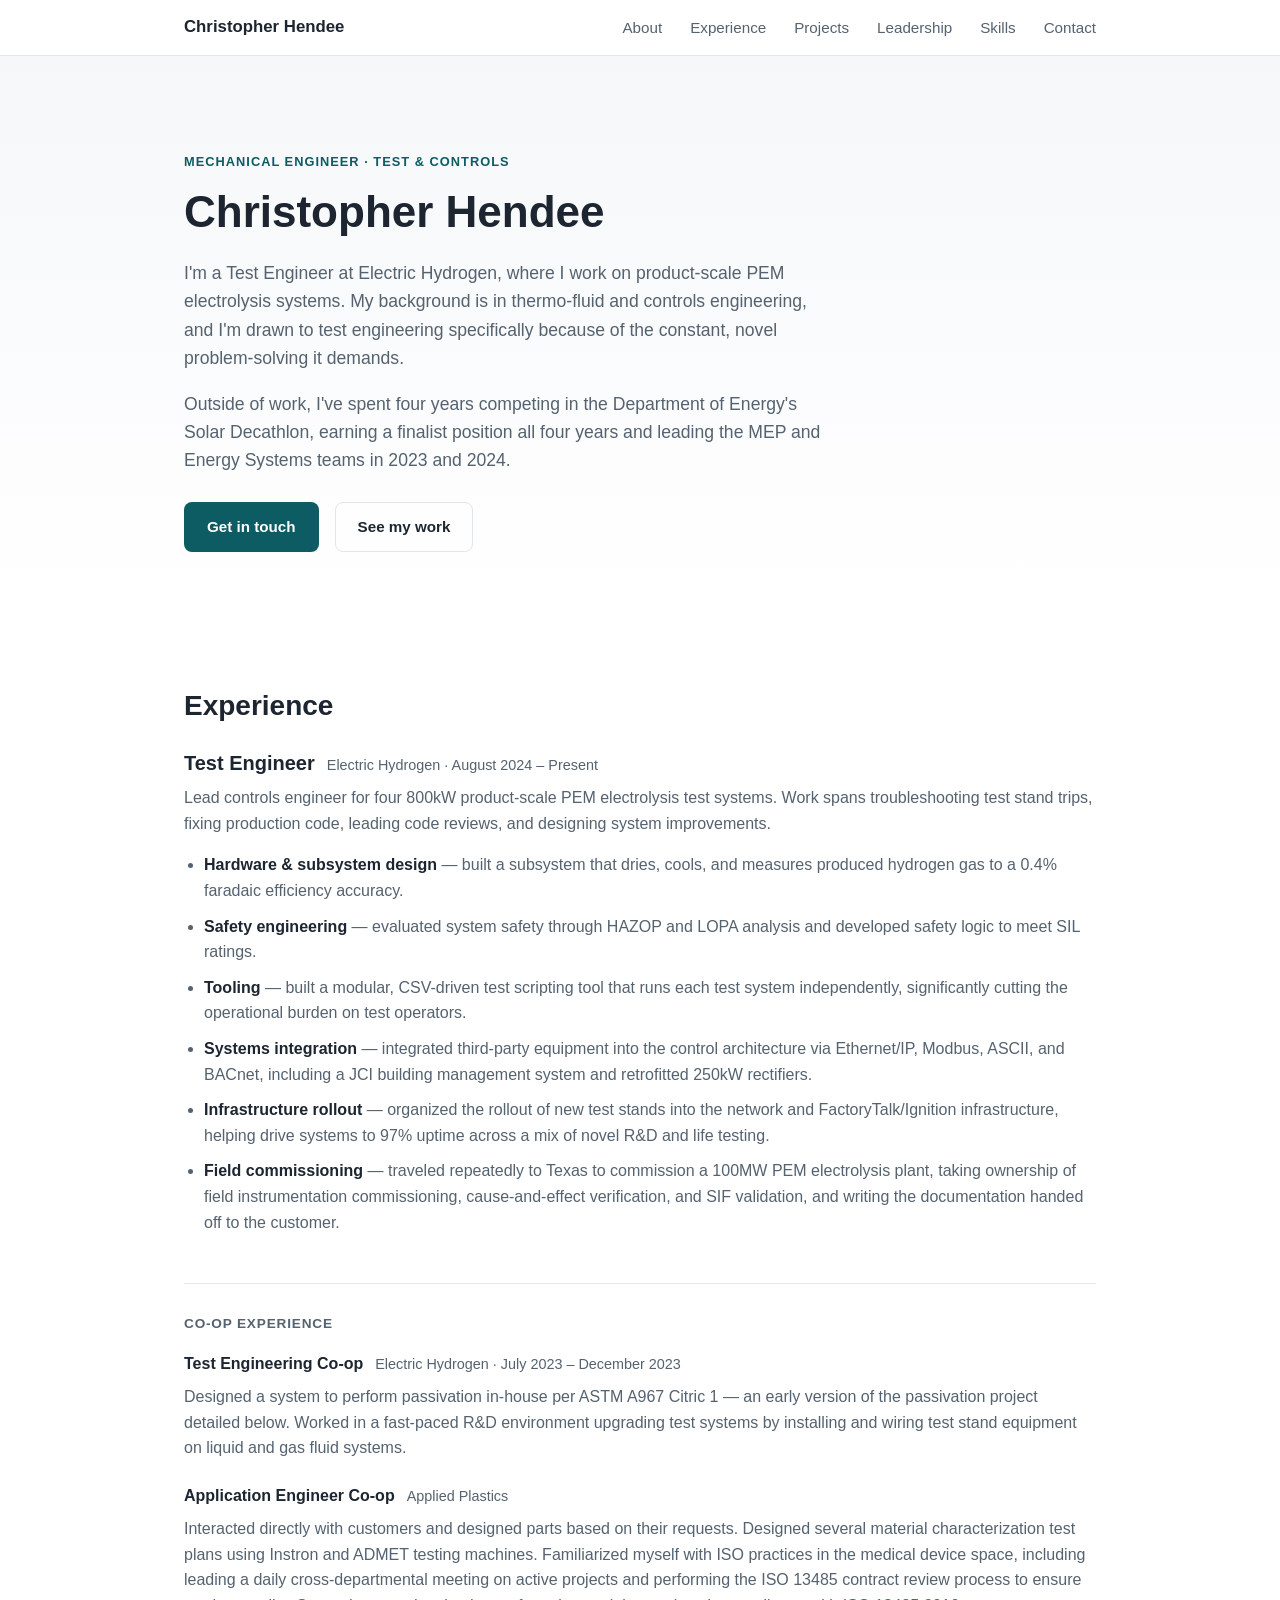
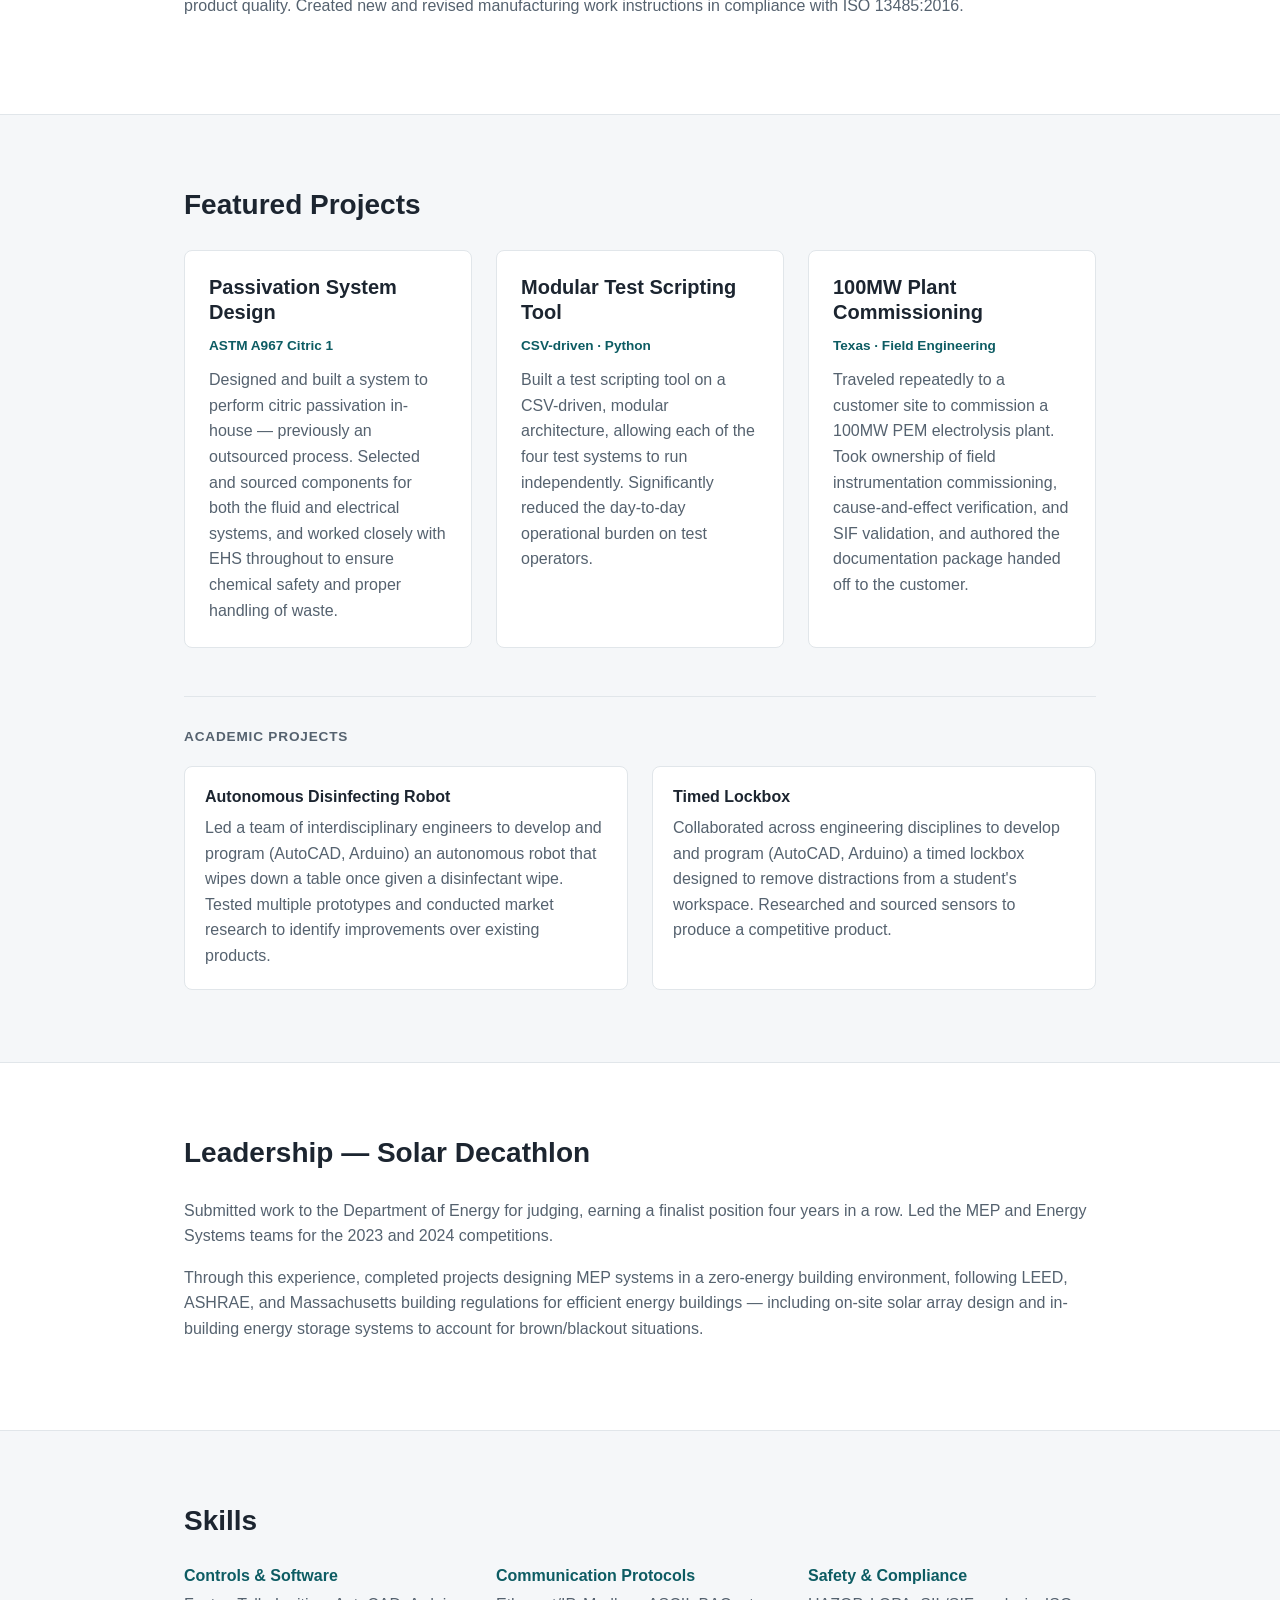
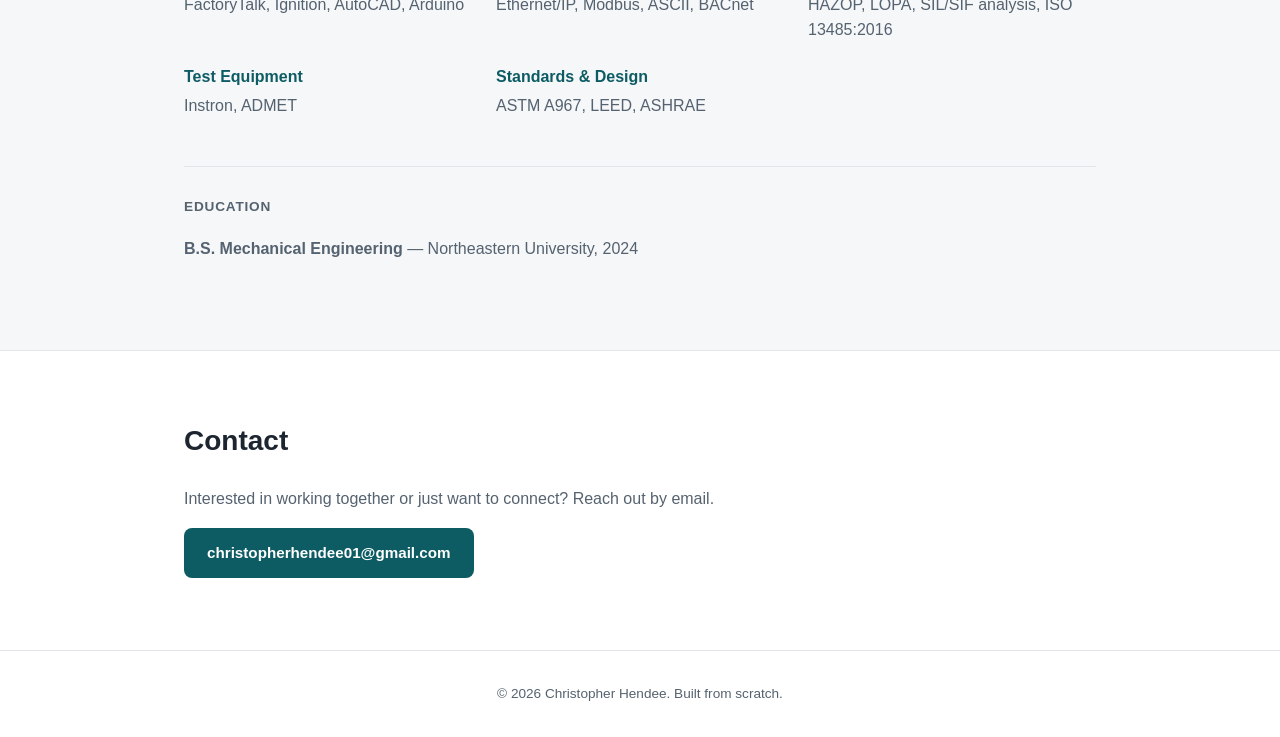
==== index.html @ 770d028c "Initial commit: portfolio" ====
<!DOCTYPE html>
<html lang="en">
<head>
  <meta charset="UTF-8" />
  <meta name="viewport" content="width=device-width, initial-scale=1.0" />
  <title>Christopher Hendee — Mechanical &amp; Test Engineer</title>
  <meta name="description" content="Portfolio of Christopher Hendee, Test Engineer at Electric Hydrogen, focused on energy systems, controls, and thermo-fluid engineering." />
  <link rel="stylesheet" href="css/style.css" />
</head>
<body>

  <header class="site-header">
    <div class="container header-inner">
      <a href="#about" class="logo">Christopher Hendee</a>
      <nav class="site-nav">
        <button class="nav-toggle" id="navToggle" aria-label="Toggle navigation" aria-expanded="false">
          <span></span><span></span><span></span>
        </button>
        <ul id="navList">
          <li><a href="#about">About</a></li>
          <li><a href="#experience">Experience</a></li>
          <li><a href="#projects">Projects</a></li>
          <li><a href="#leadership">Leadership</a></li>
          <li><a href="#skills">Skills</a></li>
          <li><a href="#contact">Contact</a></li>
        </ul>
      </nav>
    </div>
  </header>

  <main>

    <!-- ABOUT -->
    <section id="about" class="hero">
      <div class="container">
        <p class="eyebrow">Mechanical Engineer &middot; Test &amp; Controls</p>
        <h1>Christopher Hendee</h1>
        <p class="lead">
          I'm a Test Engineer at Electric Hydrogen, where I work on product-scale PEM electrolysis
          systems. My background is in thermo-fluid and controls engineering, and I'm drawn to test
          engineering specifically because of the constant, novel problem-solving it demands.
        </p>
        <p class="lead">
          Outside of work, I've spent four years competing in the Department of Energy's Solar
          Decathlon, earning a finalist position all four years and leading the MEP and Energy
          Systems teams in 2023 and 2024.
        </p>
        <div class="hero-actions">
          <a href="#contact" class="btn btn-primary">Get in touch</a>
          <a href="#experience" class="btn btn-secondary">See my work</a>
        </div>
      </div>
    </section>

    <!-- EXPERIENCE -->
    <section id="experience" class="section">
      <div class="container">
        <h2>Experience</h2>

        <article class="role">
          <div class="role-heading">
            <h3>Test Engineer</h3>
            <span class="role-meta">Electric Hydrogen &middot; August 2024 – Present</span>
          </div>
          <p>
            Lead controls engineer for four 800kW product-scale PEM electrolysis test systems.
            Work spans troubleshooting test stand trips, fixing production code, leading code
            reviews, and designing system improvements.
          </p>
          <ul class="role-highlights">
            <li><strong>Hardware &amp; subsystem design</strong> — built a subsystem that dries, cools, and measures produced hydrogen gas to a 0.4% faradaic efficiency accuracy.</li>
            <li><strong>Safety engineering</strong> — evaluated system safety through HAZOP and LOPA analysis and developed safety logic to meet SIL ratings.</li>
            <li><strong>Tooling</strong> — built a modular, CSV-driven test scripting tool that runs each test system independently, significantly cutting the operational burden on test operators.</li>
            <li><strong>Systems integration</strong> — integrated third-party equipment into the control architecture via Ethernet/IP, Modbus, ASCII, and BACnet, including a JCI building management system and retrofitted 250kW rectifiers.</li>
            <li><strong>Infrastructure rollout</strong> — organized the rollout of new test stands into the network and FactoryTalk/Ignition infrastructure, helping drive systems to 97% uptime across a mix of novel R&amp;D and life testing.</li>
            <li><strong>Field commissioning</strong> — traveled repeatedly to Texas to commission a 100MW PEM electrolysis plant, taking ownership of field instrumentation commissioning, cause-and-effect verification, and SIF validation, and writing the documentation handed off to the customer.</li>
          </ul>
        </article>

        <div class="subsection">
          <h3 class="subsection-title">Co-op Experience</h3>

          <article class="role role-compact">
            <div class="role-heading">
              <h4>Test Engineering Co-op</h4>
              <span class="role-meta">Electric Hydrogen &middot; July 2023 – December 2023</span>
            </div>
            <p>
              Designed a system to perform passivation in-house per ASTM A967 Citric 1 — an early
              version of the passivation project detailed below. Worked in a fast-paced R&amp;D
              environment upgrading test systems by installing and wiring test stand equipment on
              liquid and gas fluid systems.
            </p>
          </article>

          <article class="role role-compact">
            <div class="role-heading">
              <h4>Application Engineer Co-op</h4>
              <span class="role-meta">Applied Plastics</span>
            </div>
            <p>
              Interacted directly with customers and designed parts based on their requests.
              Designed several material characterization test plans using Instron and ADMET
              testing machines. Familiarized myself with ISO practices in the medical device space,
              including leading a daily cross-departmental meeting on active projects and
              performing the ISO 13485 contract review process to ensure product quality. Created
              new and revised manufacturing work instructions in compliance with ISO 13485:2016.
            </p>
          </article>
        </div>
      </div>
    </section>

    <!-- PROJECTS -->
    <section id="projects" class="section section-alt">
      <div class="container">
        <h2>Featured Projects</h2>
        <div class="card-grid">
          <article class="card">
            <h3>Passivation System Design</h3>
            <p class="card-tag">ASTM A967 Citric 1</p>
            <p>
              Designed and built a system to perform citric passivation in-house — previously an
              outsourced process. Selected and sourced components for both the fluid and
              electrical systems, and worked closely with EHS throughout to ensure chemical safety
              and proper handling of waste.
            </p>
          </article>
          <article class="card">
            <h3>Modular Test Scripting Tool</h3>
            <p class="card-tag">CSV-driven &middot; Python</p>
            <p>
              Built a test scripting tool on a CSV-driven, modular architecture, allowing each of
              the four test systems to run independently. Significantly reduced the day-to-day
              operational burden on test operators.
            </p>
          </article>
          <article class="card">
            <h3>100MW Plant Commissioning</h3>
            <p class="card-tag">Texas &middot; Field Engineering</p>
            <p>
              Traveled repeatedly to a customer site to commission a 100MW PEM electrolysis plant.
              Took ownership of field instrumentation commissioning, cause-and-effect verification,
              and SIF validation, and authored the documentation package handed off to the
              customer.
            </p>
          </article>
        </div>

        <div class="subsection">
          <h3 class="subsection-title">Academic Projects</h3>
          <div class="card-grid">
            <article class="card card-compact">
              <h4>Autonomous Disinfecting Robot</h4>
              <p>
                Led a team of interdisciplinary engineers to develop and program (AutoCAD,
                Arduino) an autonomous robot that wipes down a table once given a disinfectant
                wipe. Tested multiple prototypes and conducted market research to identify
                improvements over existing products.
              </p>
            </article>
            <article class="card card-compact">
              <h4>Timed Lockbox</h4>
              <p>
                Collaborated across engineering disciplines to develop and program (AutoCAD,
                Arduino) a timed lockbox designed to remove distractions from a student's
                workspace. Researched and sourced sensors to produce a competitive product.
              </p>
            </article>
          </div>
        </div>
      </div>
    </section>

    <!-- LEADERSHIP -->
    <section id="leadership" class="section">
      <div class="container">
        <h2>Leadership — Solar Decathlon</h2>
        <p>
          Submitted work to the Department of Energy for judging, earning a finalist position four
          years in a row. Led the MEP and Energy Systems teams for the 2023 and 2024 competitions.
        </p>
        <p>
          Through this experience, completed projects designing MEP systems in a zero-energy
          building environment, following LEED, ASHRAE, and Massachusetts building regulations for
          efficient energy buildings — including on-site solar array design and in-building energy
          storage systems to account for brown/blackout situations.
        </p>
      </div>
    </section>

    <!-- SKILLS -->
    <section id="skills" class="section section-alt">
      <div class="container">
        <h2>Skills</h2>
        <div class="skills-grid">
          <div class="skill-group">
            <h3>Controls &amp; Software</h3>
            <p>FactoryTalk, Ignition, AutoCAD, Arduino</p>
          </div>
          <div class="skill-group">
            <h3>Communication Protocols</h3>
            <p>Ethernet/IP, Modbus, ASCII, BACnet</p>
          </div>
          <div class="skill-group">
            <h3>Safety &amp; Compliance</h3>
            <p>HAZOP, LOPA, SIL/SIF analysis, ISO 13485:2016</p>
          </div>
          <div class="skill-group">
            <h3>Test Equipment</h3>
            <p>Instron, ADMET</p>
          </div>
          <div class="skill-group">
            <h3>Standards &amp; Design</h3>
            <p>ASTM A967, LEED, ASHRAE</p>
          </div>
        </div>

        <div class="subsection">
          <h3 class="subsection-title">Education</h3>
          <p><strong>B.S. Mechanical Engineering</strong> — Northeastern University, 2024</p>
        </div>
      </div>
    </section>

    <!-- CONTACT -->
    <section id="contact" class="section">
      <div class="container">
        <h2>Contact</h2>
        <p>
          Interested in working together or just want to connect? Reach out by email.
        </p>
        <a href="mailto:christopherhendee01@gmail.com" class="btn btn-primary">
          christopherhendee01@gmail.com
        </a>
      </div>
    </section>

  </main>

  <footer class="site-footer">
    <div class="container">
      <p>&copy; <span id="year"></span> Christopher Hendee. Built from scratch.</p>
    </div>
  </footer>

  <script src="js/main.js"></script>
</body>
</html>
---- css/style.css ----
/* -------------------------------------------------
   Christopher Hendee — Portfolio
   Base styles
------------------------------------------------- */

:root {
  --color-bg: #ffffff;
  --color-bg-alt: #f5f7f9;
  --color-text: #1c2530;
  --color-text-muted: #55626f;
  --color-primary: #0d5c63;      /* deep teal — energy/engineering feel */
  --color-primary-dark: #093f44;
  --color-accent: #e8b64c;       /* warm accent, used sparingly */
  --color-border: #e1e6ea;

  --font-body: -apple-system, BlinkMacSystemFont, "Segoe UI", Roboto, Helvetica, Arial, sans-serif;

  --max-width: 960px;
  --radius: 8px;
}

* {
  box-sizing: border-box;
}

html {
  scroll-behavior: smooth;
}

body {
  margin: 0;
  font-family: var(--font-body);
  color: var(--color-text);
  background: var(--color-bg);
  line-height: 1.6;
}

.container {
  max-width: var(--max-width);
  margin: 0 auto;
  padding: 0 24px;
}

h1, h2, h3, h4 {
  line-height: 1.25;
  font-weight: 700;
  margin: 0 0 0.5em;
}

h2 {
  font-size: 1.75rem;
  margin-bottom: 1em;
}

h3 {
  font-size: 1.25rem;
}

p {
  margin: 0 0 1em;
  color: var(--color-text-muted);
}

a {
  color: var(--color-primary);
}

/* -------------------------------------------------
   Header / Nav
------------------------------------------------- */

.site-header {
  position: sticky;
  top: 0;
  background: rgba(255, 255, 255, 0.92);
  backdrop-filter: blur(6px);
  border-bottom: 1px solid var(--color-border);
  z-index: 100;
}

.header-inner {
  display: flex;
  align-items: center;
  justify-content: space-between;
  padding-top: 14px;
  padding-bottom: 14px;
}

.logo {
  font-weight: 700;
  text-decoration: none;
  color: var(--color-text);
  font-size: 1.05rem;
}

.site-nav ul {
  list-style: none;
  display: flex;
  gap: 28px;
  margin: 0;
  padding: 0;
}

.site-nav a {
  text-decoration: none;
  color: var(--color-text-muted);
  font-weight: 500;
  font-size: 0.95rem;
}

.site-nav a:hover {
  color: var(--color-primary);
}

.nav-toggle {
  display: none;
  flex-direction: column;
  justify-content: space-between;
  width: 24px;
  height: 18px;
  background: none;
  border: none;
  cursor: pointer;
  padding: 0;
}

.nav-toggle span {
  display: block;
  height: 2px;
  width: 100%;
  background: var(--color-text);
}

/* -------------------------------------------------
   Hero / About
------------------------------------------------- */

.hero {
  padding: 96px 0 64px;
  background: linear-gradient(180deg, var(--color-bg-alt) 0%, var(--color-bg) 100%);
}

.eyebrow {
  text-transform: uppercase;
  letter-spacing: 0.08em;
  font-size: 0.8rem;
  font-weight: 600;
  color: var(--color-primary);
  margin: 0 0 12px;
}

.hero h1 {
  font-size: clamp(2rem, 4vw, 2.75rem);
  margin-bottom: 20px;
}

.lead {
  font-size: 1.1rem;
  max-width: 640px;
}

.hero-actions {
  display: flex;
  gap: 16px;
  margin-top: 28px;
  flex-wrap: wrap;
}

.btn {
  display: inline-block;
  padding: 12px 22px;
  border-radius: var(--radius);
  text-decoration: none;
  font-weight: 600;
  font-size: 0.95rem;
  border: 1px solid transparent;
  transition: transform 0.15s ease, box-shadow 0.15s ease;
}

.btn:hover {
  transform: translateY(-1px);
}

.btn-primary {
  background: var(--color-primary);
  color: #fff;
}

.btn-primary:hover {
  background: var(--color-primary-dark);
}

.btn-secondary {
  background: transparent;
  color: var(--color-text);
  border-color: var(--color-border);
}

/* -------------------------------------------------
   Sections
------------------------------------------------- */

.section {
  padding: 72px 0;
  border-bottom: 1px solid var(--color-border);
}

.section-alt {
  background: var(--color-bg-alt);
}

.subsection {
  margin-top: 48px;
  padding-top: 32px;
  border-top: 1px solid var(--color-border);
}

.subsection-title {
  color: var(--color-text-muted);
  text-transform: uppercase;
  font-size: 0.85rem;
  letter-spacing: 0.06em;
  margin-bottom: 20px;
}

/* -------------------------------------------------
   Experience / Roles
------------------------------------------------- */

.role {
  margin-bottom: 32px;
}

.role-compact {
  margin-bottom: 24px;
}

.role-heading {
  display: flex;
  flex-wrap: wrap;
  align-items: baseline;
  gap: 4px 12px;
  margin-bottom: 8px;
}

.role-heading h3,
.role-heading h4 {
  margin: 0;
}

.role-meta {
  color: var(--color-text-muted);
  font-size: 0.9rem;
}

.role-highlights {
  padding-left: 20px;
  margin: 0;
}

.role-highlights li {
  margin-bottom: 10px;
  color: var(--color-text-muted);
}

.role-highlights strong {
  color: var(--color-text);
}

/* -------------------------------------------------
   Cards (Projects)
------------------------------------------------- */

.card-grid {
  display: grid;
  grid-template-columns: repeat(auto-fit, minmax(260px, 1fr));
  gap: 24px;
}

.card {
  background: #fff;
  border: 1px solid var(--color-border);
  border-radius: var(--radius);
  padding: 24px;
}

.section-alt .card {
  background: #fff;
}

.card-compact {
  padding: 20px;
}

.card-tag {
  color: var(--color-primary);
  font-size: 0.85rem;
  font-weight: 600;
  margin-bottom: 10px;
}

.card p:last-child {
  margin-bottom: 0;
}

/* -------------------------------------------------
   Skills
------------------------------------------------- */

.skills-grid {
  display: grid;
  grid-template-columns: repeat(auto-fit, minmax(220px, 1fr));
  gap: 24px;
}

.skill-group h3 {
  font-size: 1rem;
  color: var(--color-primary);
  margin-bottom: 6px;
}

.skill-group p {
  margin: 0;
}

/* -------------------------------------------------
   Footer
------------------------------------------------- */

.site-footer {
  padding: 32px 0;
  text-align: center;
}

.site-footer p {
  font-size: 0.85rem;
  margin: 0;
}

/* -------------------------------------------------
   Responsive
------------------------------------------------- */

@media (max-width: 720px) {
  .nav-toggle {
    display: flex;
  }

  .site-nav ul {
    display: none;
    flex-direction: column;
    position: absolute;
    top: 100%;
    left: 0;
    right: 0;
    background: #fff;
    border-bottom: 1px solid var(--color-border);
    padding: 16px 24px;
    gap: 16px;
  }

  .site-nav.open ul {
    display: flex;
  }

  .hero {
    padding: 72px 0 48px;
  }
}
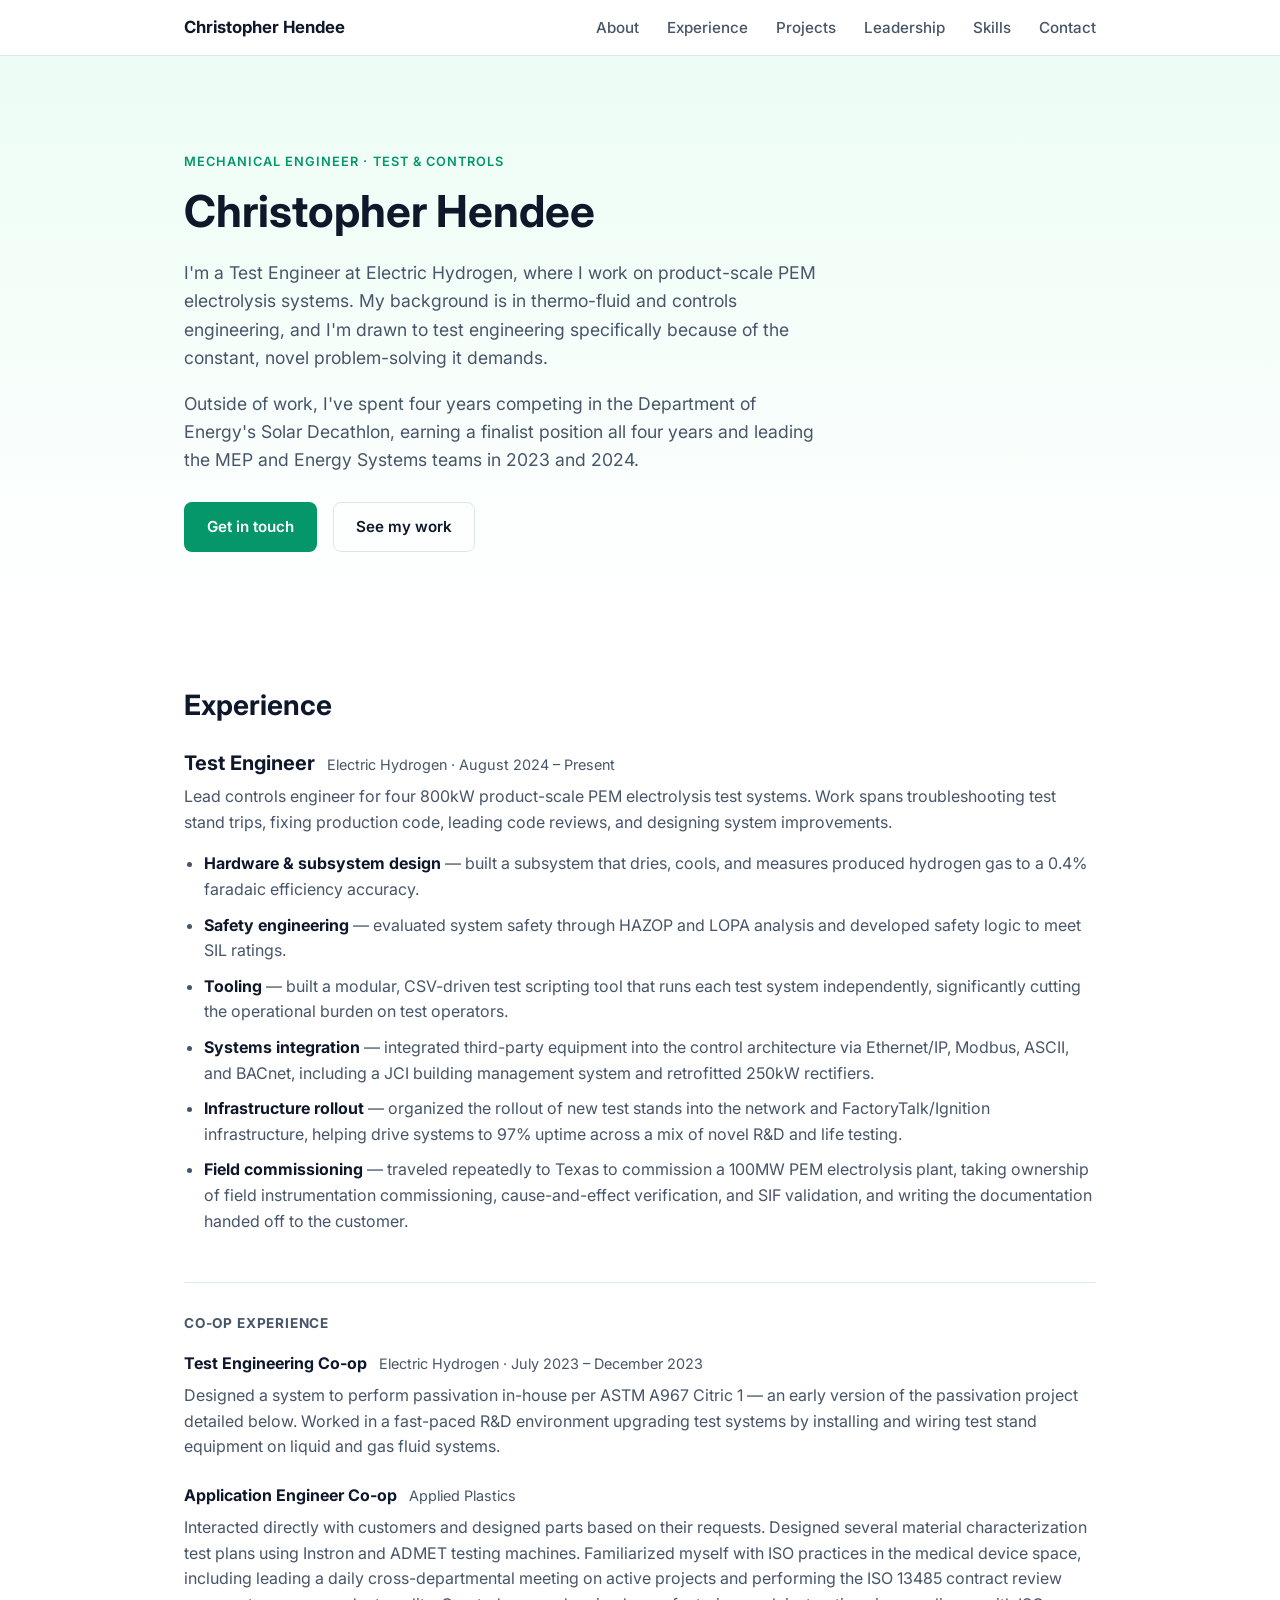
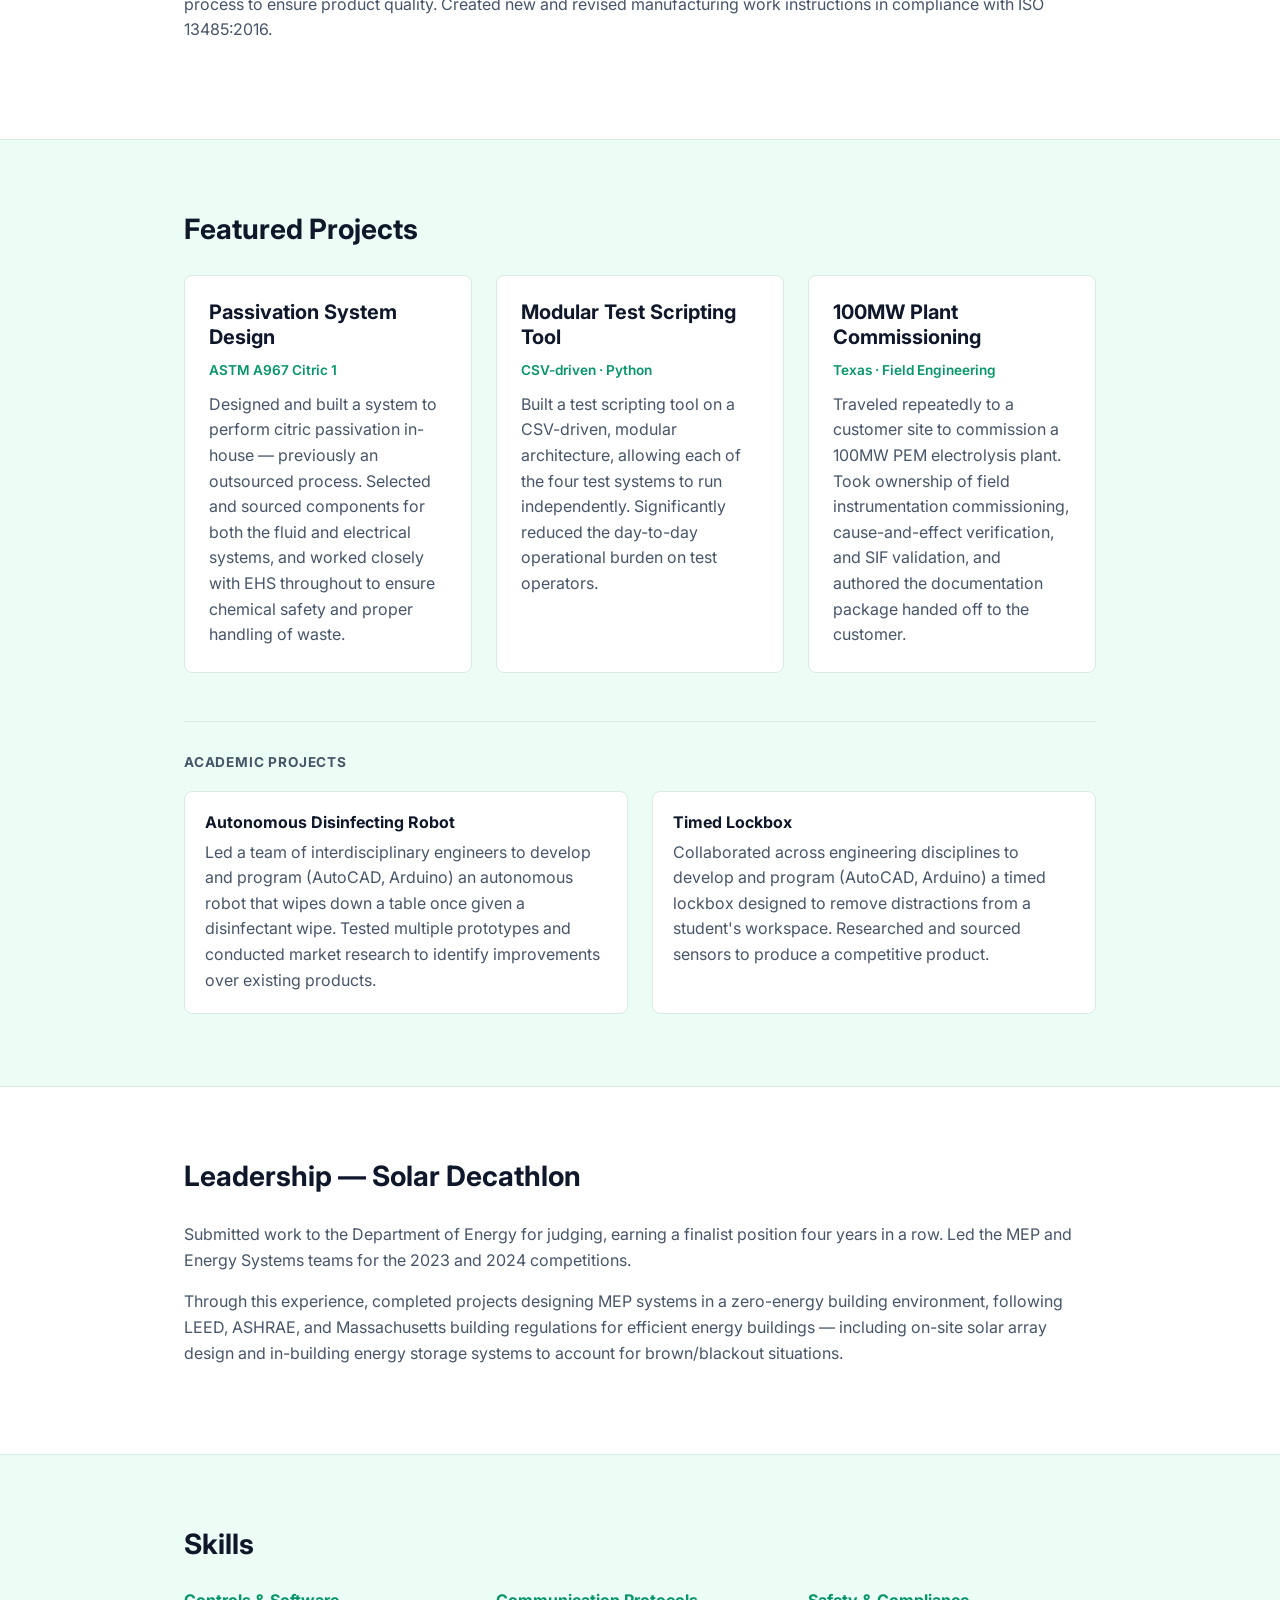
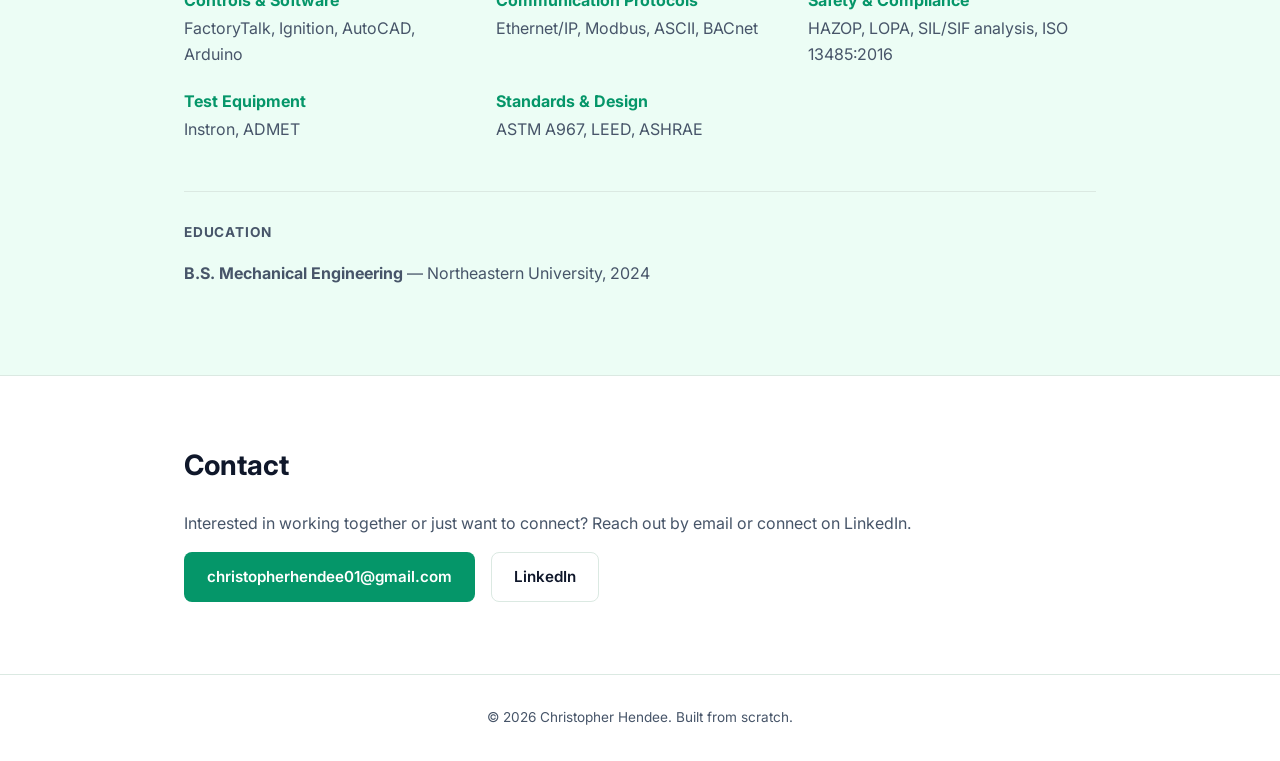
==== commit 617034d9: "Switch to sustainable-energy color palette, Inter typeface, add LinkedIn to contact" ====
--- a/index.html
+++ b/index.html
@@ -5,6 +5,10 @@
   <meta name="viewport" content="width=device-width, initial-scale=1.0" />
   <title>Christopher Hendee — Mechanical &amp; Test Engineer</title>
   <meta name="description" content="Portfolio of Christopher Hendee, Test Engineer at Electric Hydrogen, focused on energy systems, controls, and thermo-fluid engineering." />
+  <meta name="robots" content="noindex, nofollow" />
+  <link rel="preconnect" href="https://fonts.googleapis.com" />
+  <link rel="preconnect" href="https://fonts.gstatic.com" crossorigin />
+  <link href="https://fonts.googleapis.com/css2?family=Inter:wght@400;500;600;700&display=swap" rel="stylesheet" />
   <link rel="stylesheet" href="css/style.css" />
 </head>
 <body>
@@ -228,11 +232,17 @@
       <div class="container">
         <h2>Contact</h2>
         <p>
-          Interested in working together or just want to connect? Reach out by email.
-        </p>
-        <a href="mailto:christopherhendee01@gmail.com" class="btn btn-primary">
-          christopherhendee01@gmail.com
-        </a>
+          Interested in working together or just want to connect? Reach out by email or connect
+          on LinkedIn.
+        </p>
+        <div class="contact-actions">
+          <a href="#" id="contactEmail" class="btn btn-primary" rel="nofollow">
+            <span id="contactEmailText">Reveal email address</span>
+          </a>
+          <a href="https://www.linkedin.com/in/christopherhendee" class="btn btn-secondary" target="_blank" rel="noopener">
+            LinkedIn
+          </a>
+        </div>
       </div>
     </section>
 
--- a/css/style.css
+++ b/css/style.css
@@ -5,15 +5,15 @@
 
 :root {
   --color-bg: #ffffff;
-  --color-bg-alt: #f5f7f9;
-  --color-text: #1c2530;
-  --color-text-muted: #55626f;
-  --color-primary: #0d5c63;      /* deep teal — energy/engineering feel */
-  --color-primary-dark: #093f44;
-  --color-accent: #e8b64c;       /* warm accent, used sparingly */
-  --color-border: #e1e6ea;
-
-  --font-body: -apple-system, BlinkMacSystemFont, "Segoe UI", Roboto, Helvetica, Arial, sans-serif;
+  --color-bg-alt: #ecfdf5;       /* soft green tint — climate tech direction */
+  --color-text: #0f172a;
+  --color-text-muted: #475569;
+  --color-primary: #059669;      /* nature green — sustainable energy palette */
+  --color-primary-dark: #064e3b;
+  --color-accent: #059669;       /* solar gold (#fbbf24) fails WCAG contrast here, so accent matches primary */
+  --color-border: #dbe9e2;       /* neutral border with a faint green cast */
+
+  --font-body: "Inter", -apple-system, BlinkMacSystemFont, "Segoe UI", Roboto, Helvetica, Arial, sans-serif;
 
   --max-width: 960px;
   --radius: 8px;
@@ -326,6 +326,12 @@
 /* -------------------------------------------------
    Footer
 ------------------------------------------------- */
+
+.contact-actions {
+  display: flex;
+  gap: 16px;
+  flex-wrap: wrap;
+}
 
 .site-footer {
   padding: 32px 0;
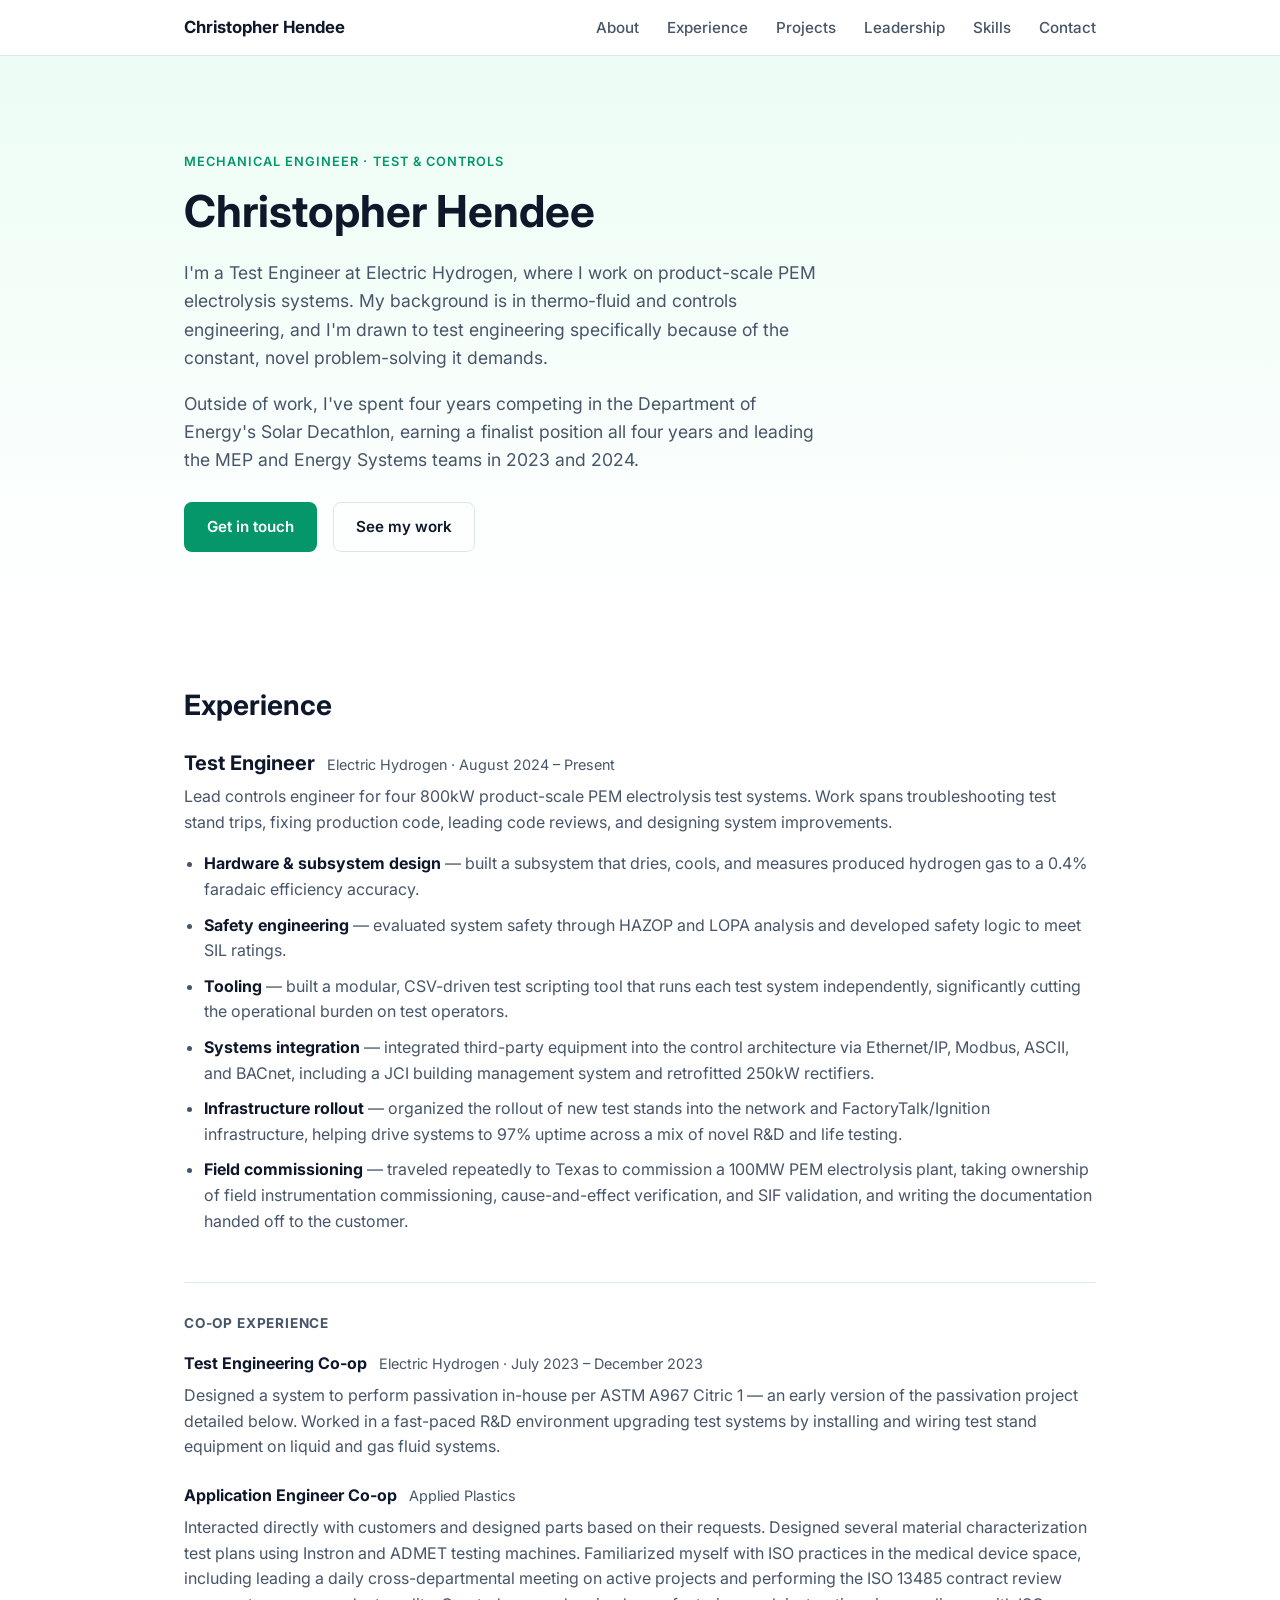
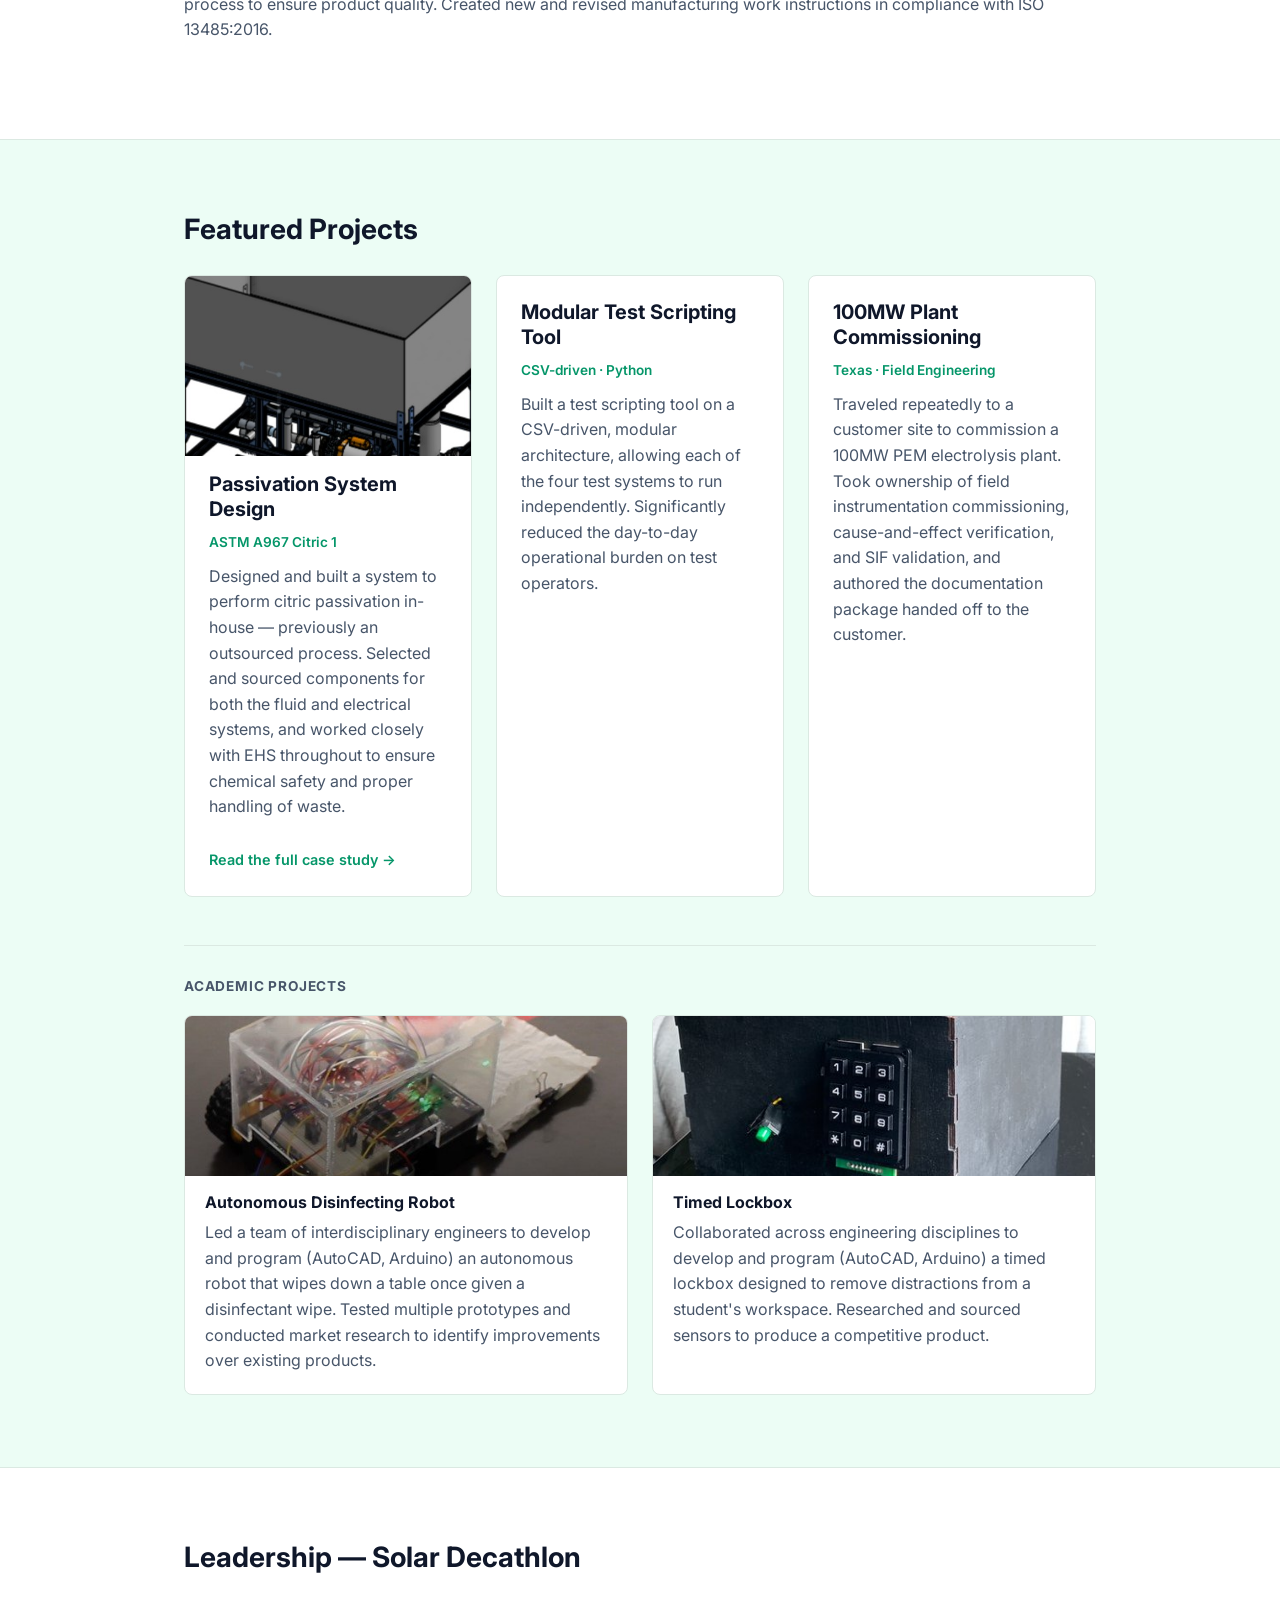
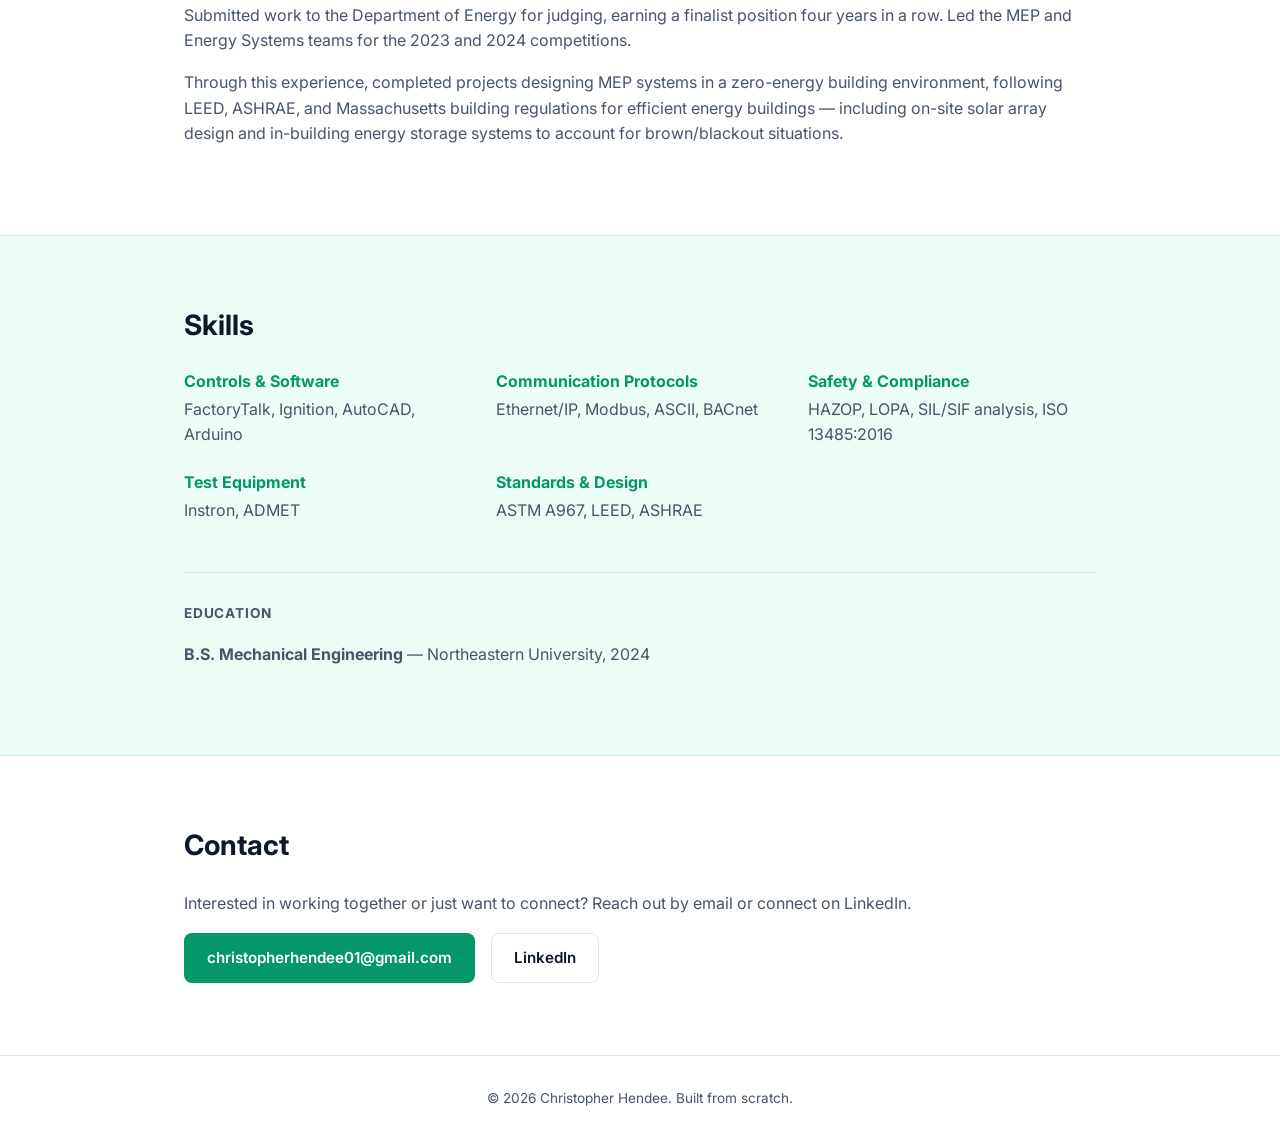
==== commit d1dc2c00: "Updated mech section" ====
--- a/index.html
+++ b/index.html
@@ -121,6 +121,9 @@
         <h2>Featured Projects</h2>
         <div class="card-grid">
           <article class="card">
+            <a href="projects/passivation.html" class="card-image-link" aria-label="Read the full passivation system case study">
+              <img src="images/passivation-skid-cad.png" alt="CAD rendering of the passivation skid" class="card-image" />
+            </a>
             <h3>Passivation System Design</h3>
             <p class="card-tag">ASTM A967 Citric 1</p>
             <p>
@@ -129,6 +132,7 @@
               electrical systems, and worked closely with EHS throughout to ensure chemical safety
               and proper handling of waste.
             </p>
+            <a href="projects/passivation.html" class="card-link">Read the full case study &rarr;</a>
           </article>
           <article class="card">
             <h3>Modular Test Scripting Tool</h3>
@@ -155,6 +159,7 @@
           <h3 class="subsection-title">Academic Projects</h3>
           <div class="card-grid">
             <article class="card card-compact">
+              <img src="images/clean-machine.jpg" alt="The autonomous disinfecting robot prototype" class="card-image" />
               <h4>Autonomous Disinfecting Robot</h4>
               <p>
                 Led a team of interdisciplinary engineers to develop and program (AutoCAD,
@@ -164,6 +169,7 @@
               </p>
             </article>
             <article class="card card-compact">
+              <img src="images/distract-box.jpg" alt="The timed lockbox prototype" class="card-image" />
               <h4>Timed Lockbox</h4>
               <p>
                 Collaborated across engineering disciplines to develop and program (AutoCAD,
--- a/css/style.css
+++ b/css/style.css
@@ -282,10 +282,47 @@
   border: 1px solid var(--color-border);
   border-radius: var(--radius);
   padding: 24px;
+  overflow: hidden;
 }
 
 .section-alt .card {
   background: #fff;
+}
+
+.card-image-link {
+  display: block;
+  margin: -24px -24px 16px -24px;
+}
+
+.card-compact .card-image-link,
+.card-compact .card-image {
+  margin: -20px -20px 16px -20px;
+}
+
+.card-image {
+  display: block;
+  width: calc(100% + 48px);
+  max-width: none;
+  height: 180px;
+  object-fit: cover;
+  margin: -24px -24px 16px -24px;
+}
+
+.card-compact .card-image {
+  width: calc(100% + 40px);
+  height: 160px;
+}
+
+.card-link {
+  display: inline-block;
+  margin-top: 12px;
+  font-weight: 600;
+  font-size: 0.9rem;
+  text-decoration: none;
+}
+
+.card-link:hover {
+  text-decoration: underline;
 }
 
 .card-compact {
@@ -321,6 +358,49 @@
 
 .skill-group p {
   margin: 0;
+}
+
+/* -------------------------------------------------
+   Case study pages (e.g. projects/passivation.html)
+------------------------------------------------- */
+
+.case-study-body {
+  max-width: 720px;
+  margin: 0 auto;
+}
+
+.case-study-image {
+  display: block;
+  width: 100%;
+  border-radius: var(--radius);
+  border: 1px solid var(--color-border);
+  margin: 28px 0;
+}
+
+.case-study-image-diagram {
+  background: #fff;
+  padding: 16px;
+  box-sizing: border-box;
+}
+
+.case-study-image-row {
+  display: flex;
+  gap: 16px;
+  flex-wrap: wrap;
+  margin: 28px 0;
+}
+
+.case-study-image-row .case-study-image {
+  flex: 1 1 0;
+  min-width: 0;
+  width: 100%;
+  margin: 0;
+  height: 220px;
+  object-fit: contain;
+}
+
+.case-study-back {
+  margin-top: 40px;
 }
 
 /* -------------------------------------------------
@@ -372,4 +452,13 @@
   .hero {
     padding: 72px 0 48px;
   }
-}
+
+  .case-study-image-row {
+    flex-direction: column;
+  }
+
+  .case-study-image-row .case-study-image {
+    width: 100%;
+    height: auto;
+  }
+}
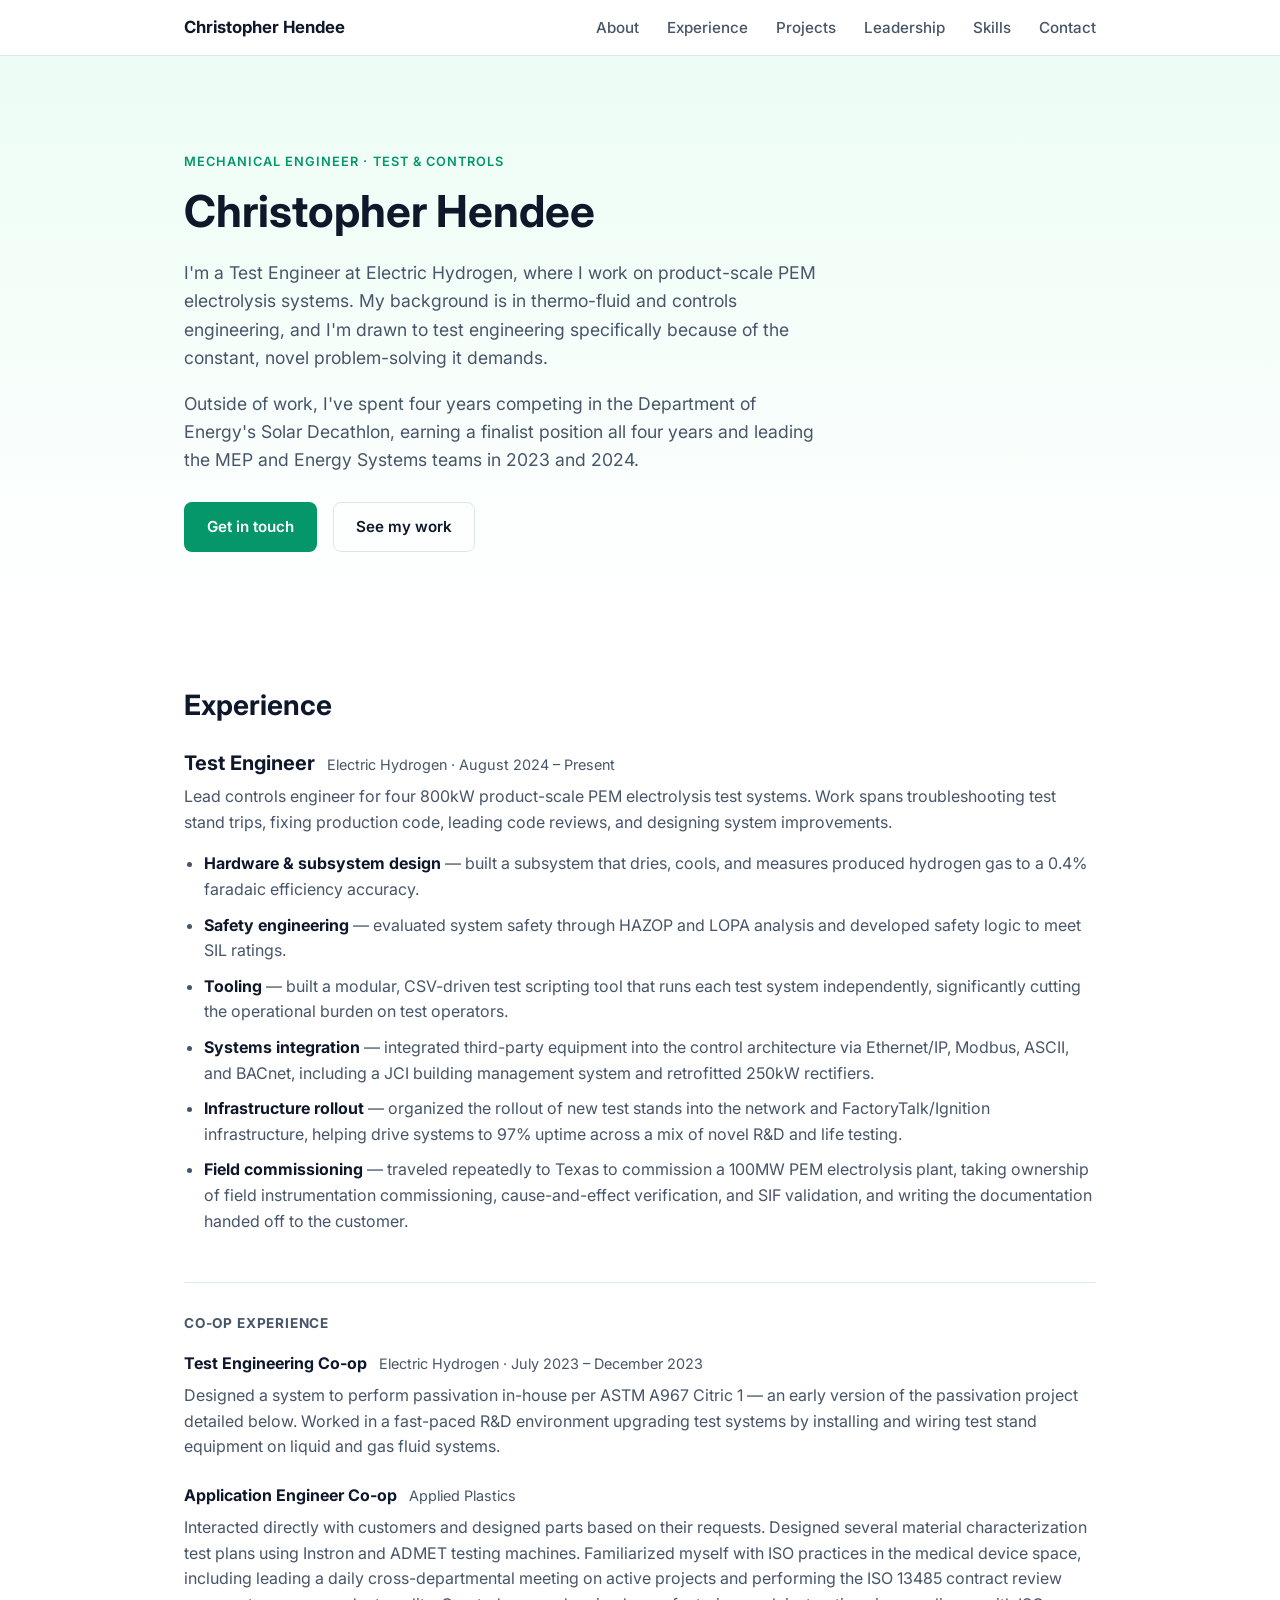
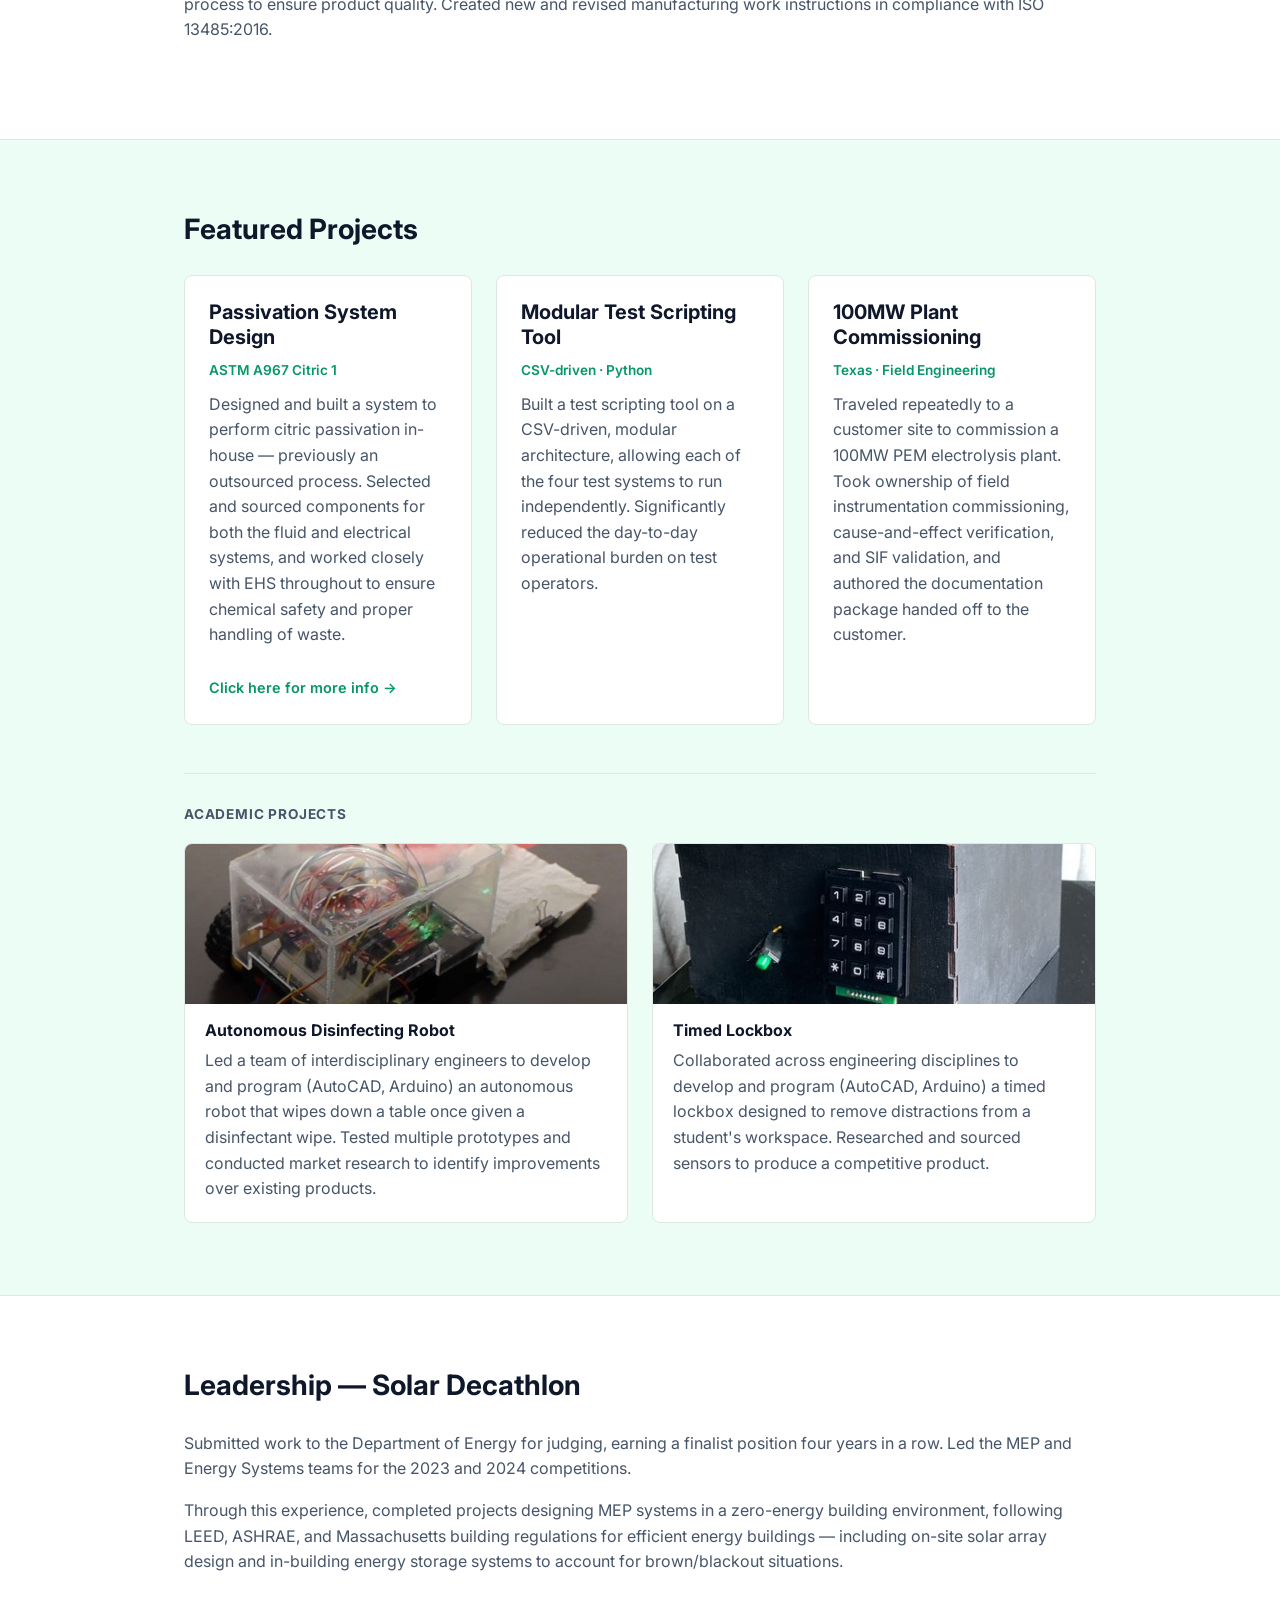
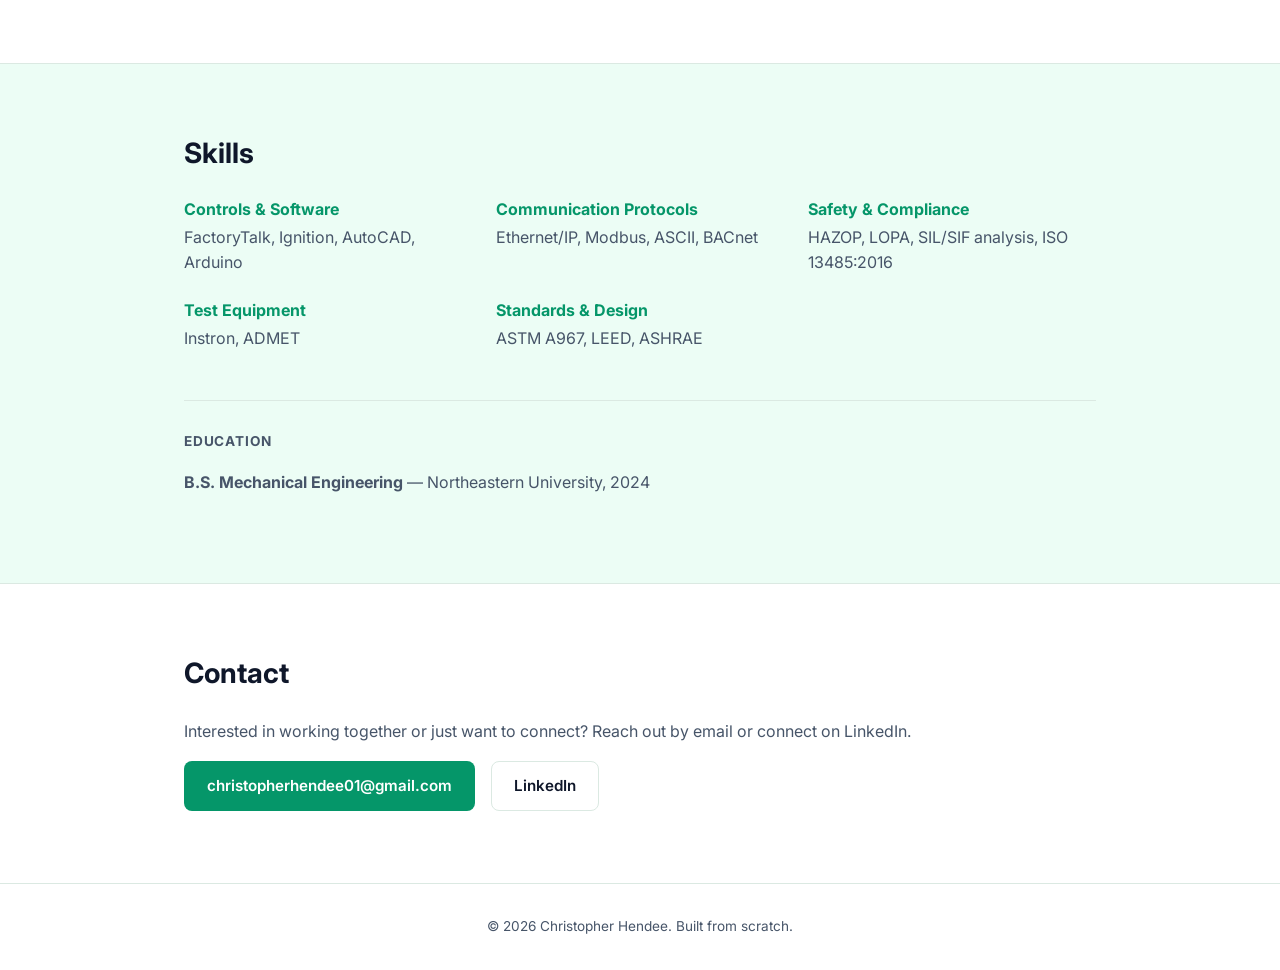
==== commit 3dd7ce6d: "Removed pic and changed wording on navigation" ====
--- a/index.html
+++ b/index.html
@@ -121,9 +121,6 @@
         <h2>Featured Projects</h2>
         <div class="card-grid">
           <article class="card">
-            <a href="projects/passivation.html" class="card-image-link" aria-label="Read the full passivation system case study">
-              <img src="images/passivation-skid-cad.png" alt="CAD rendering of the passivation skid" class="card-image" />
-            </a>
             <h3>Passivation System Design</h3>
             <p class="card-tag">ASTM A967 Citric 1</p>
             <p>
@@ -132,7 +129,7 @@
               electrical systems, and worked closely with EHS throughout to ensure chemical safety
               and proper handling of waste.
             </p>
-            <a href="projects/passivation.html" class="card-link">Read the full case study &rarr;</a>
+            <a href="projects/passivation.html" class="card-link">Click here for more info &rarr;</a>
           </article>
           <article class="card">
             <h3>Modular Test Scripting Tool</h3>
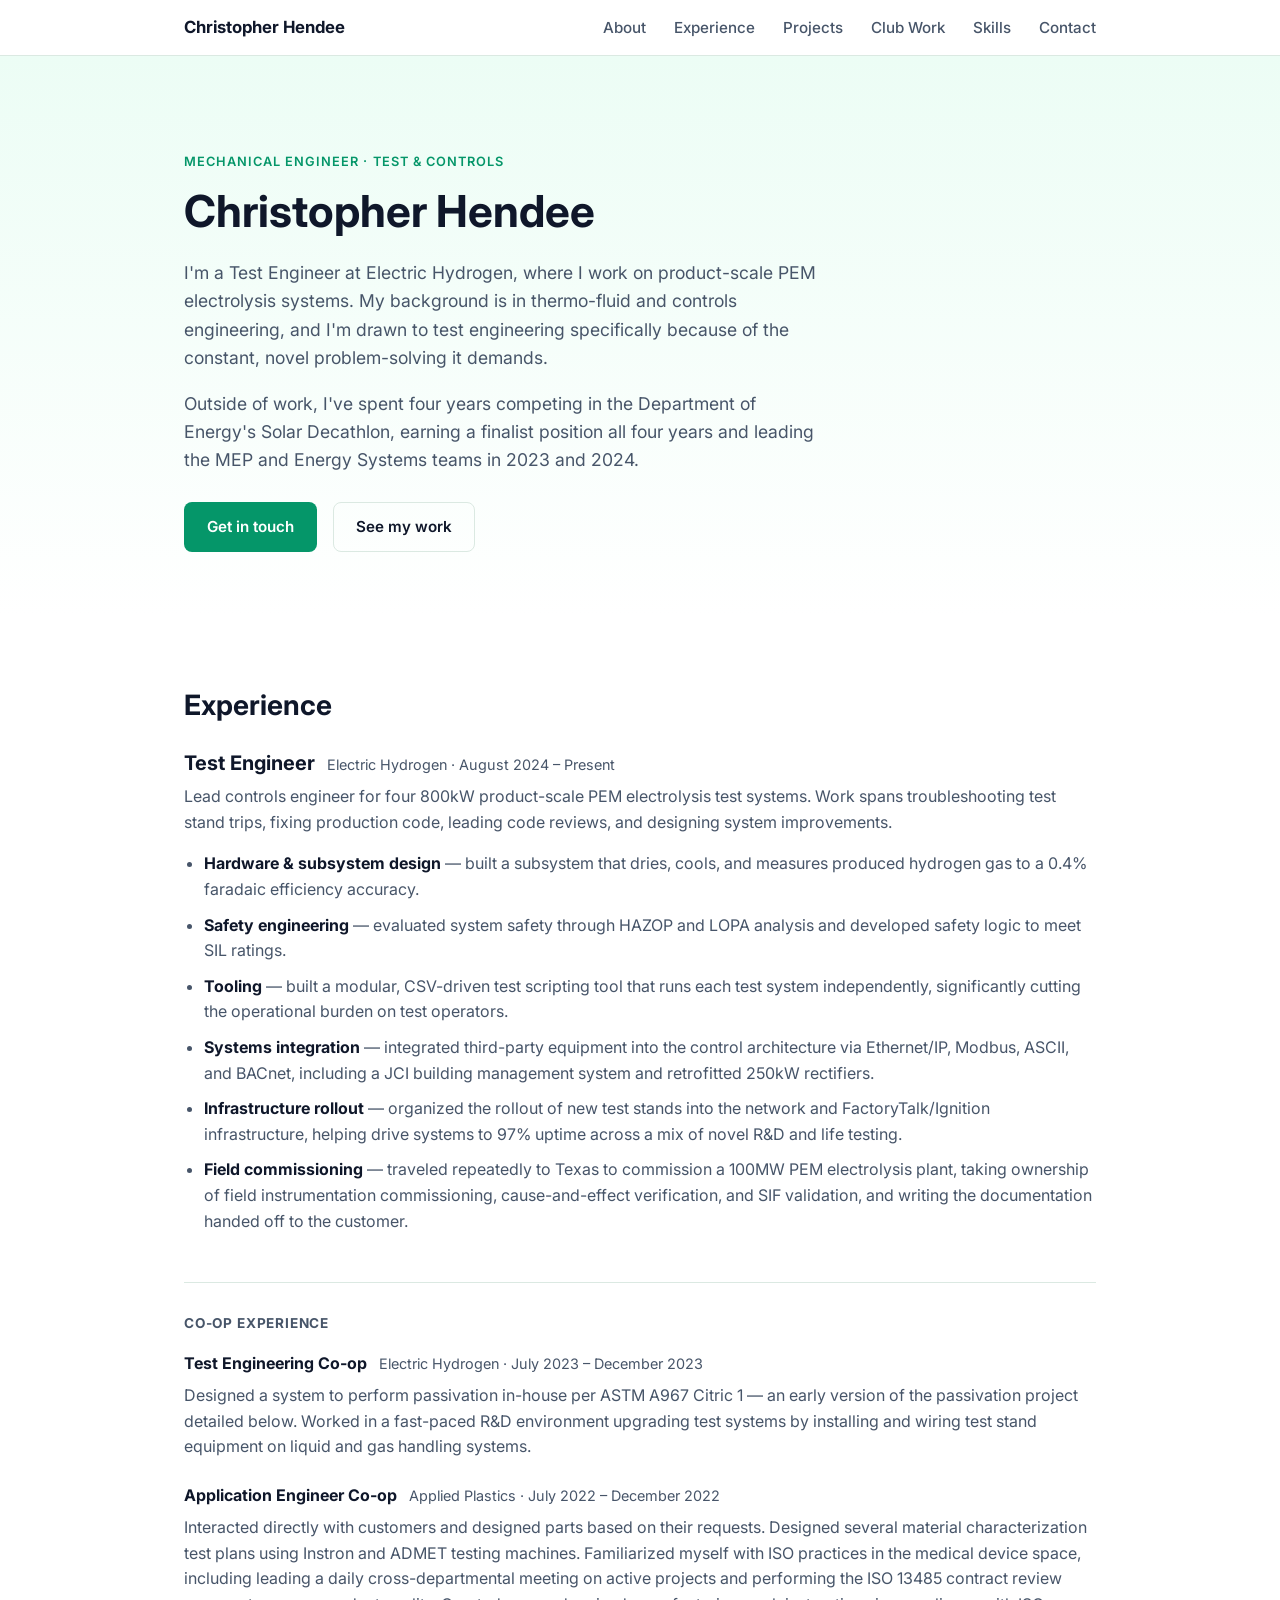
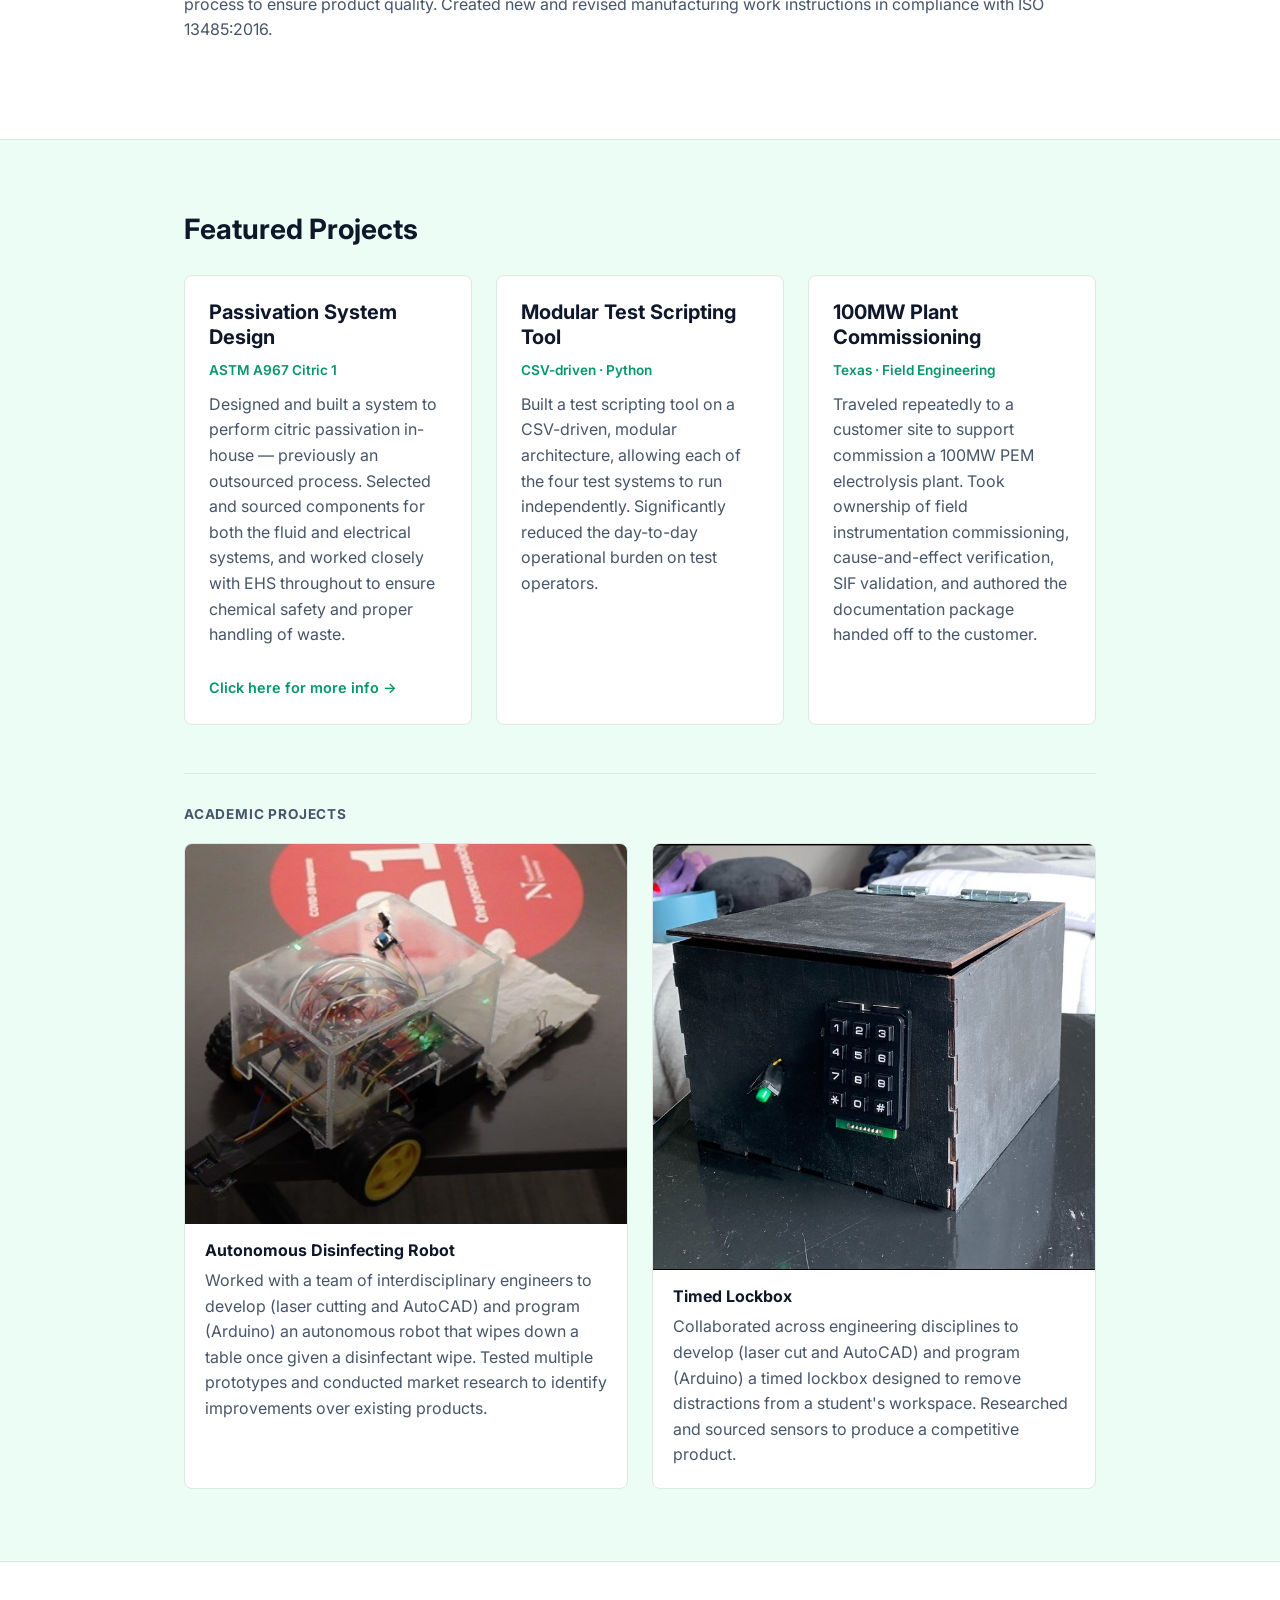
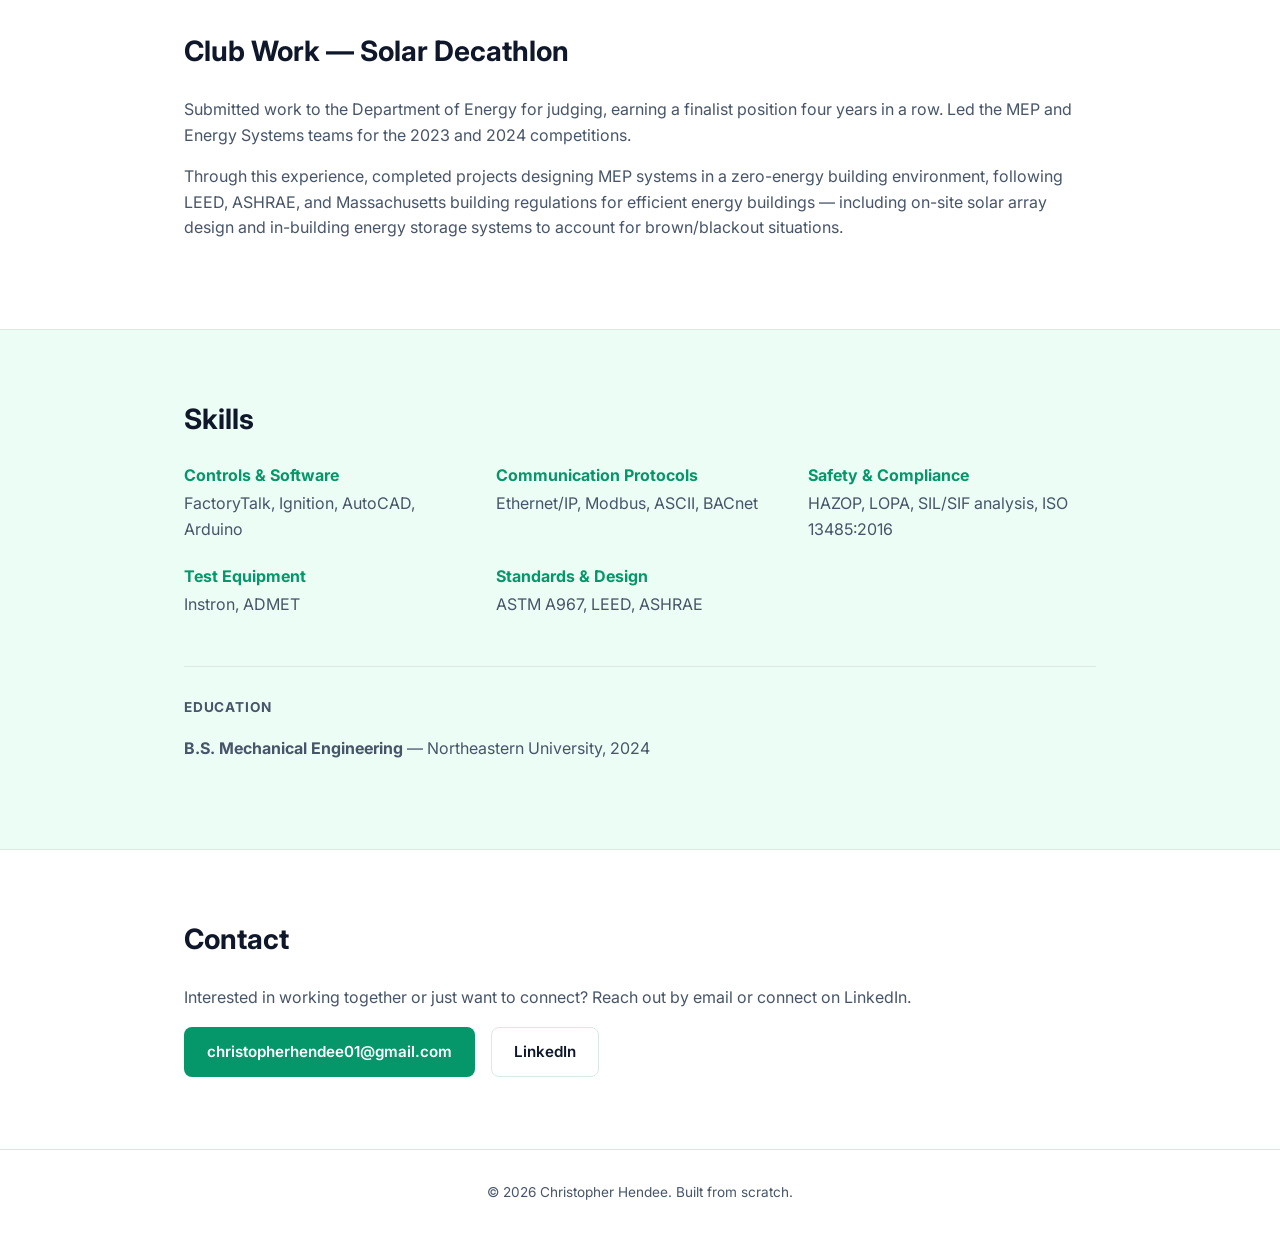
==== commit 2c5d83eb: "tweaks on text" ====
--- a/index.html
+++ b/index.html
@@ -24,7 +24,7 @@
           <li><a href="#about">About</a></li>
           <li><a href="#experience">Experience</a></li>
           <li><a href="#projects">Projects</a></li>
-          <li><a href="#leadership">Leadership</a></li>
+          <li><a href="#leadership">Club Work</a></li>
           <li><a href="#skills">Skills</a></li>
           <li><a href="#contact">Contact</a></li>
         </ul>
@@ -93,14 +93,14 @@
               Designed a system to perform passivation in-house per ASTM A967 Citric 1 — an early
               version of the passivation project detailed below. Worked in a fast-paced R&amp;D
               environment upgrading test systems by installing and wiring test stand equipment on
-              liquid and gas fluid systems.
+              liquid and gas handling systems.
             </p>
           </article>
 
           <article class="role role-compact">
             <div class="role-heading">
               <h4>Application Engineer Co-op</h4>
-              <span class="role-meta">Applied Plastics</span>
+              <span class="role-meta">Applied Plastics &middot; July 2022 – December 2022</span>
             </div>
             <p>
               Interacted directly with customers and designed parts based on their requests.
@@ -144,10 +144,10 @@
             <h3>100MW Plant Commissioning</h3>
             <p class="card-tag">Texas &middot; Field Engineering</p>
             <p>
-              Traveled repeatedly to a customer site to commission a 100MW PEM electrolysis plant.
-              Took ownership of field instrumentation commissioning, cause-and-effect verification,
-              and SIF validation, and authored the documentation package handed off to the
-              customer.
+              Traveled repeatedly to a customer site to support commission a 100MW PEM
+              electrolysis plant. Took ownership of field instrumentation commissioning,
+              cause-and-effect verification, SIF validation, and authored the documentation
+              package handed off to the customer.
             </p>
           </article>
         </div>
@@ -159,19 +159,20 @@
               <img src="images/clean-machine.jpg" alt="The autonomous disinfecting robot prototype" class="card-image" />
               <h4>Autonomous Disinfecting Robot</h4>
               <p>
-                Led a team of interdisciplinary engineers to develop and program (AutoCAD,
-                Arduino) an autonomous robot that wipes down a table once given a disinfectant
-                wipe. Tested multiple prototypes and conducted market research to identify
-                improvements over existing products.
+                Worked with a team of interdisciplinary engineers to develop (laser cutting and
+                AutoCAD) and program (Arduino) an autonomous robot that wipes down a table once
+                given a disinfectant wipe. Tested multiple prototypes and conducted market
+                research to identify improvements over existing products.
               </p>
             </article>
             <article class="card card-compact">
               <img src="images/distract-box.jpg" alt="The timed lockbox prototype" class="card-image" />
               <h4>Timed Lockbox</h4>
               <p>
-                Collaborated across engineering disciplines to develop and program (AutoCAD,
-                Arduino) a timed lockbox designed to remove distractions from a student's
-                workspace. Researched and sourced sensors to produce a competitive product.
+                Collaborated across engineering disciplines to develop (laser cut and AutoCAD)
+                and program (Arduino) a timed lockbox designed to remove distractions from a
+                student's workspace. Researched and sourced sensors to produce a competitive
+                product.
               </p>
             </article>
           </div>
@@ -182,7 +183,7 @@
     <!-- LEADERSHIP -->
     <section id="leadership" class="section">
       <div class="container">
-        <h2>Leadership — Solar Decathlon</h2>
+        <h2>Club Work — Solar Decathlon</h2>
         <p>
           Submitted work to the Department of Energy for judging, earning a finalist position four
           years in a row. Led the MEP and Energy Systems teams for the 2023 and 2024 competitions.
--- a/css/style.css
+++ b/css/style.css
@@ -310,7 +310,8 @@
 
 .card-compact .card-image {
   width: calc(100% + 40px);
-  height: 160px;
+  height: auto;
+  object-fit: contain;
 }
 
 .card-link {
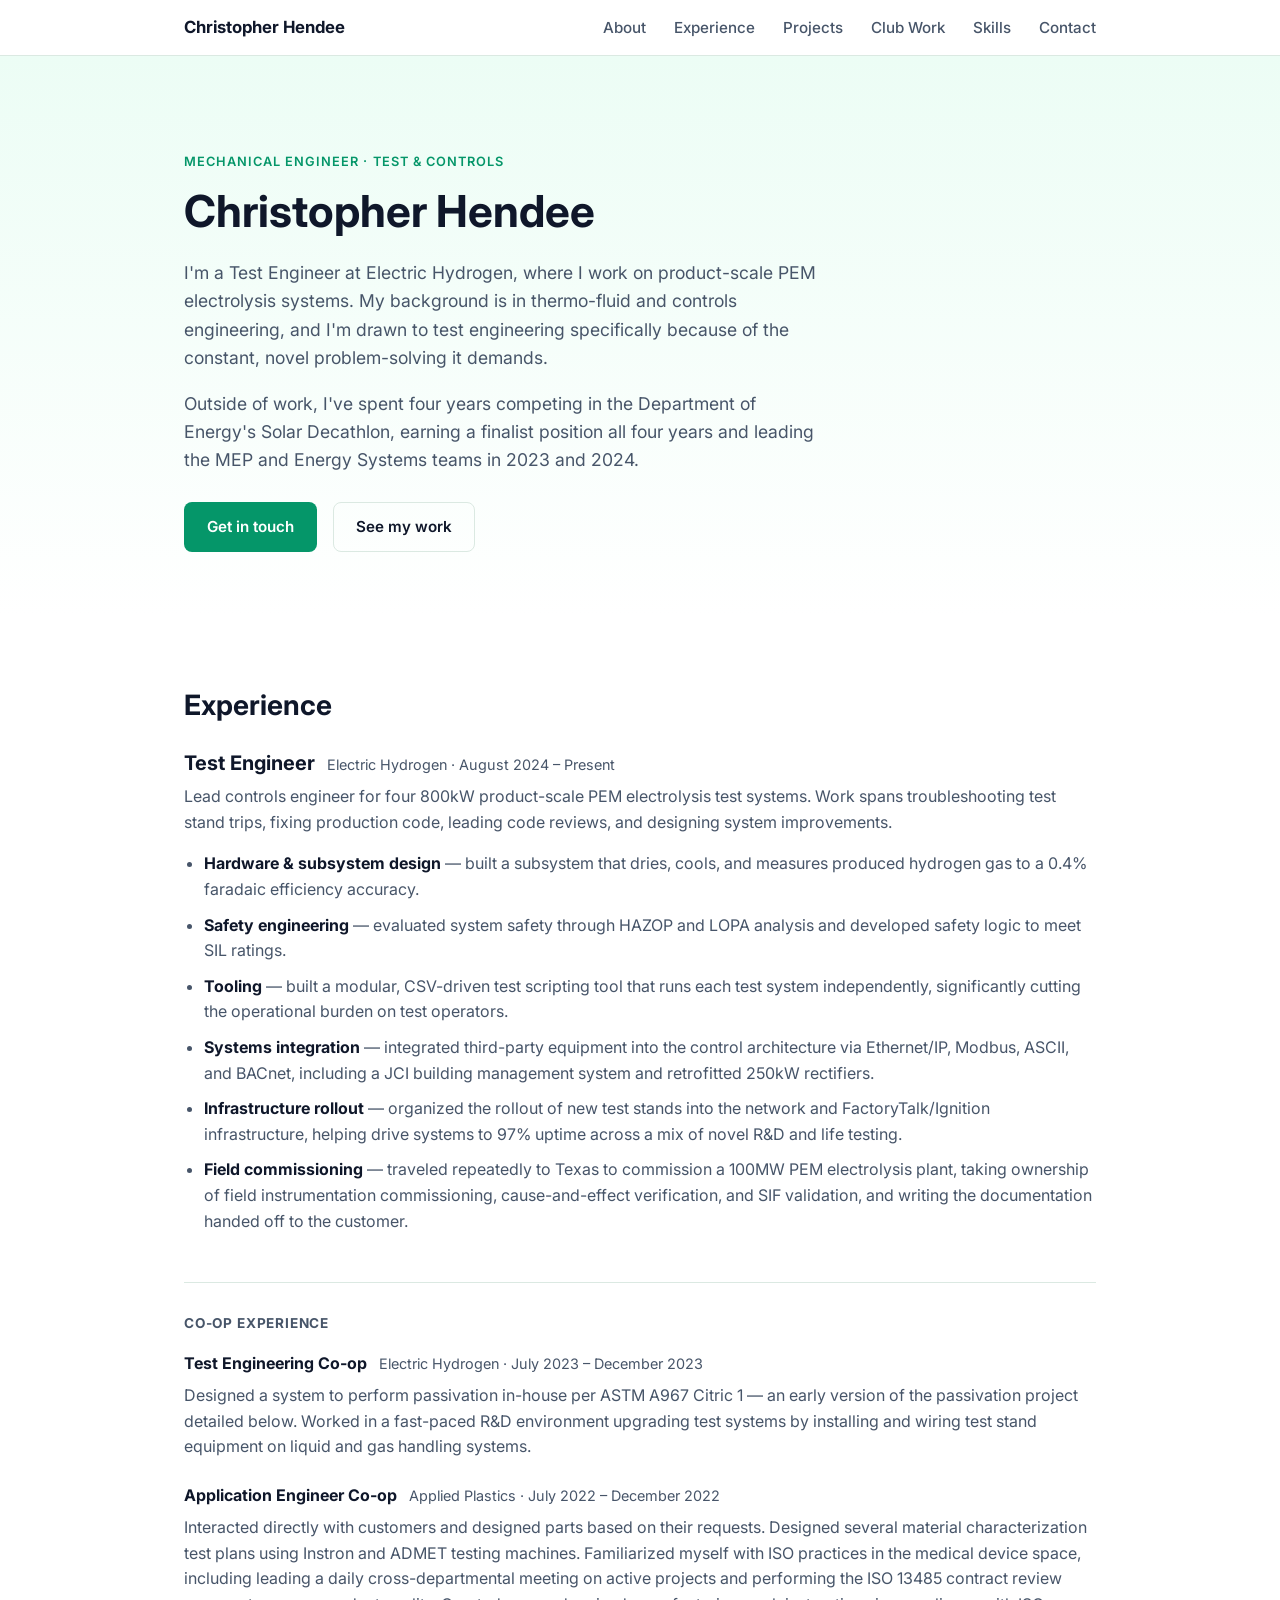
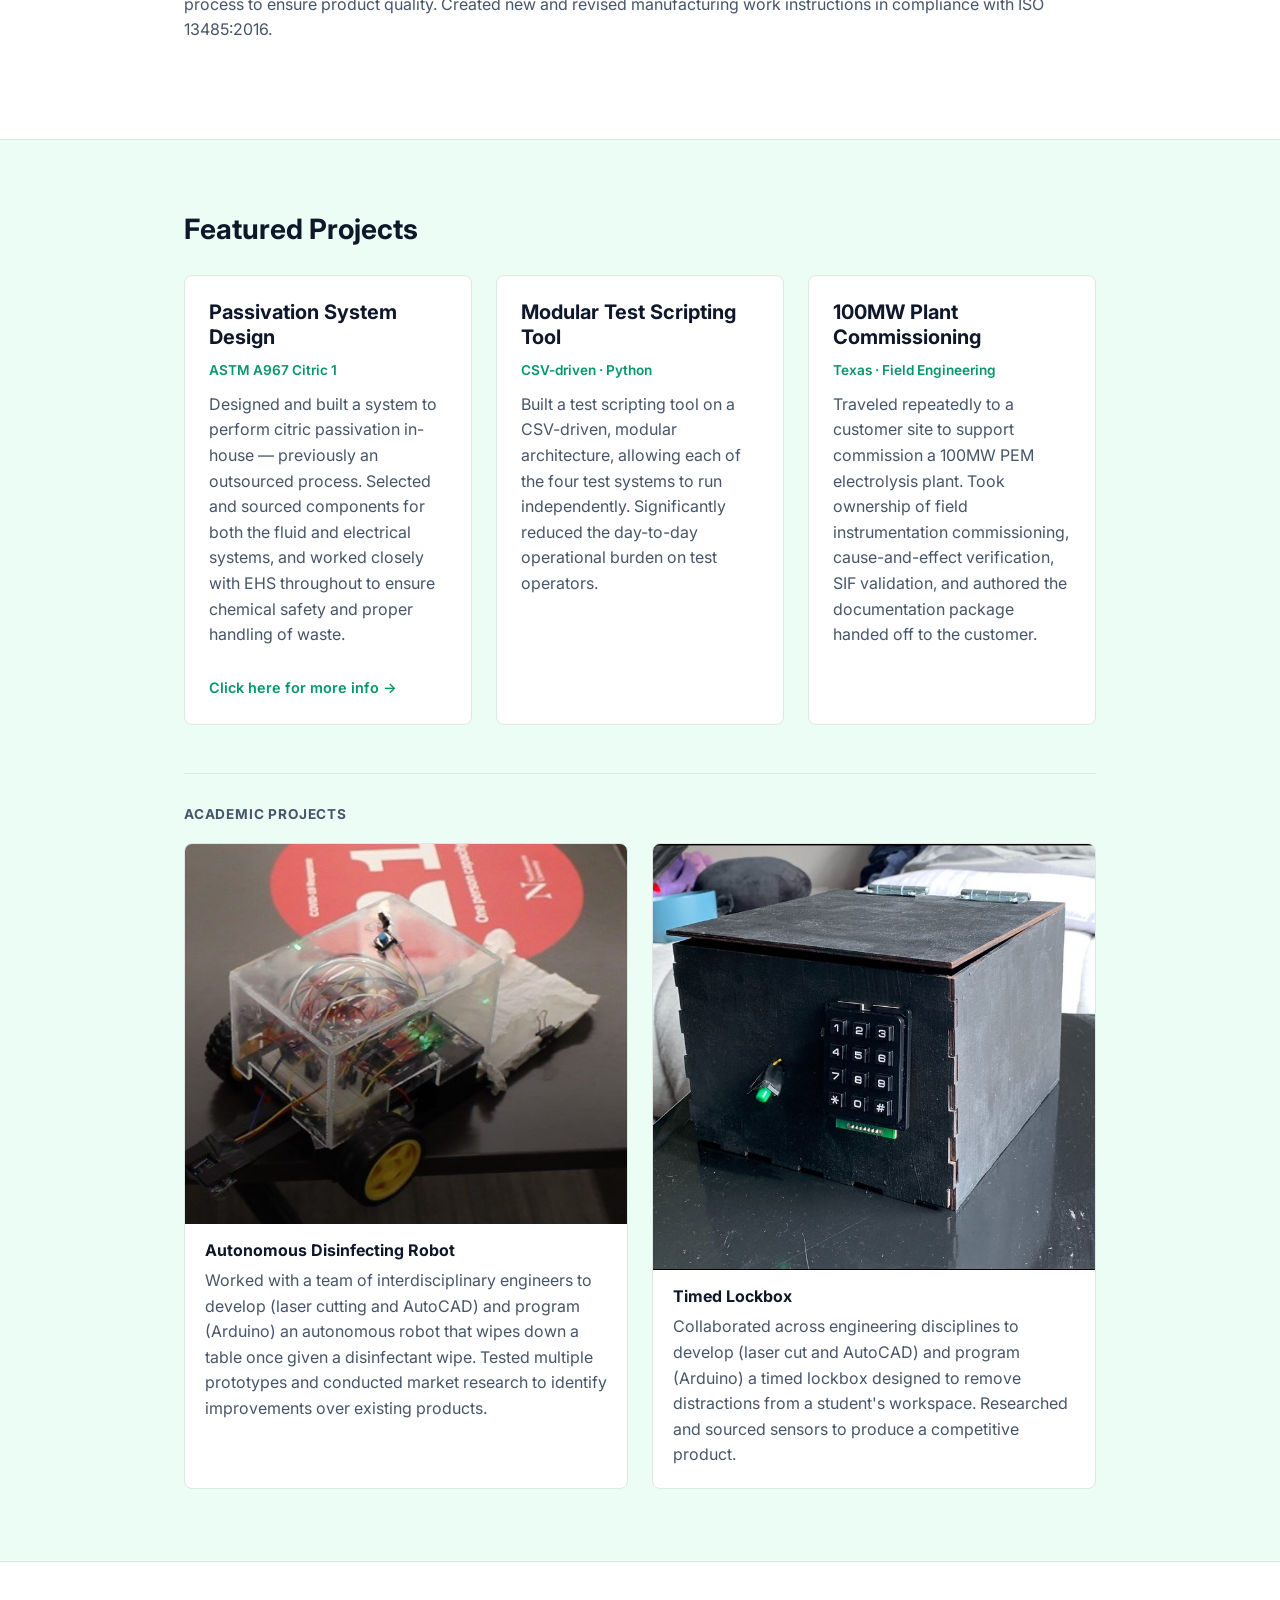
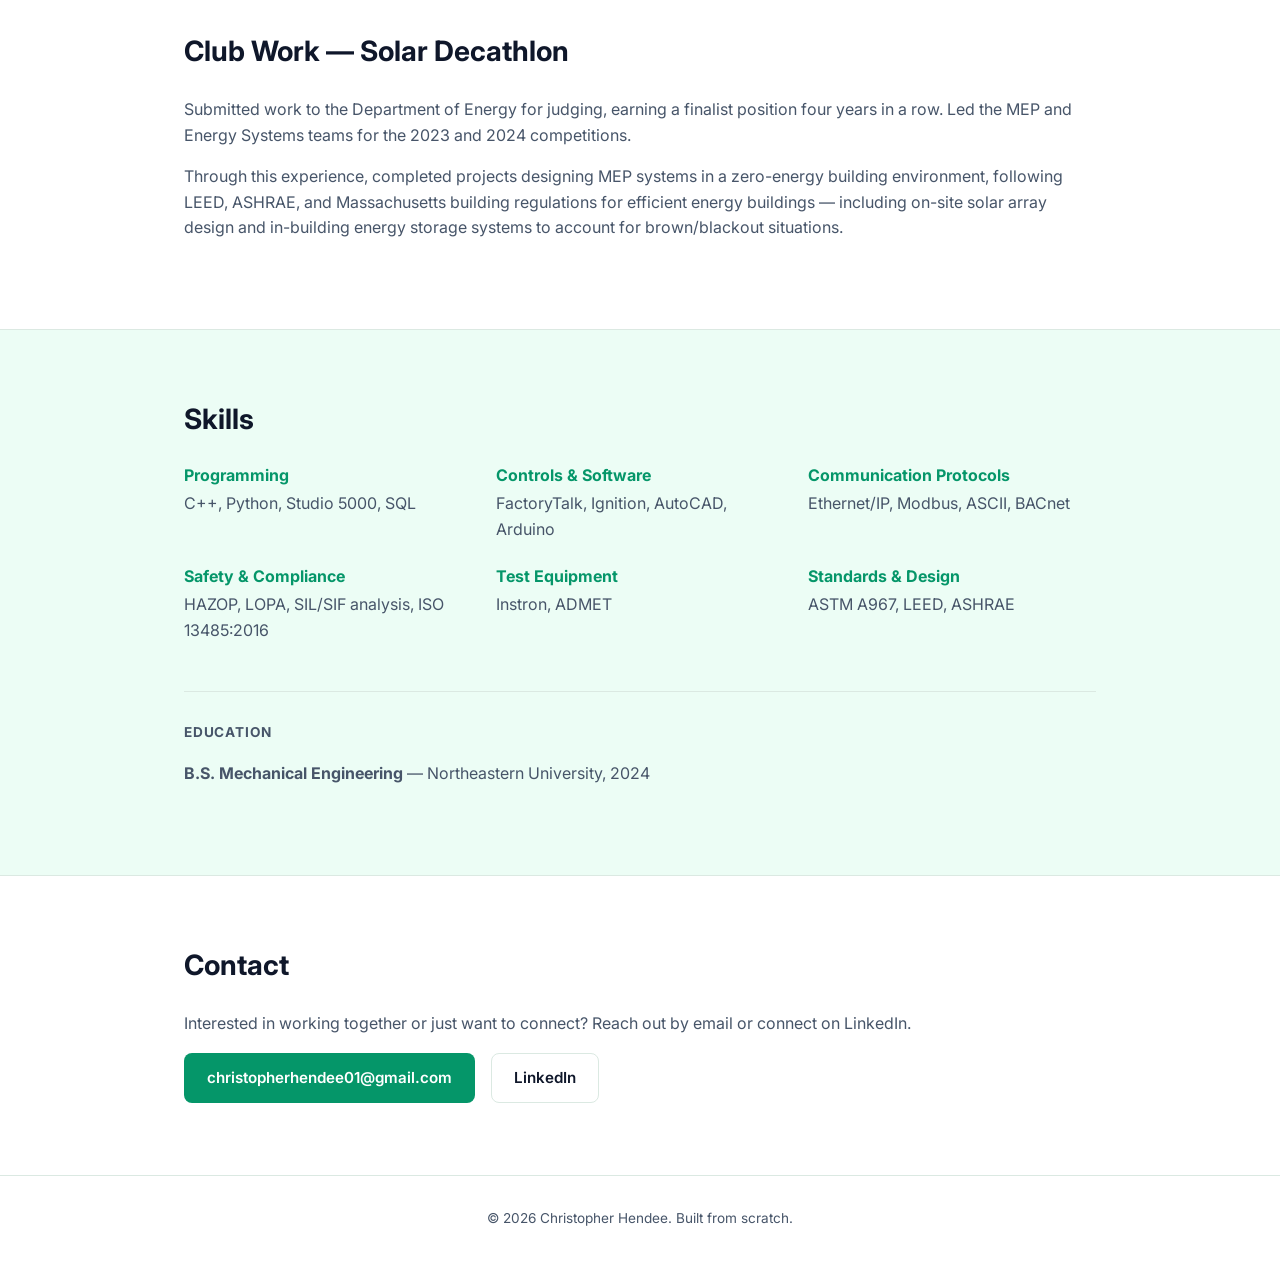
==== commit 622b64c6: "added programming skills" ====
--- a/index.html
+++ b/index.html
@@ -203,6 +203,10 @@
         <h2>Skills</h2>
         <div class="skills-grid">
           <div class="skill-group">
+            <h3>Programming</h3>
+            <p>C++, Python, Studio 5000, SQL</p>
+          </div>
+          <div class="skill-group">
             <h3>Controls &amp; Software</h3>
             <p>FactoryTalk, Ignition, AutoCAD, Arduino</p>
           </div>
